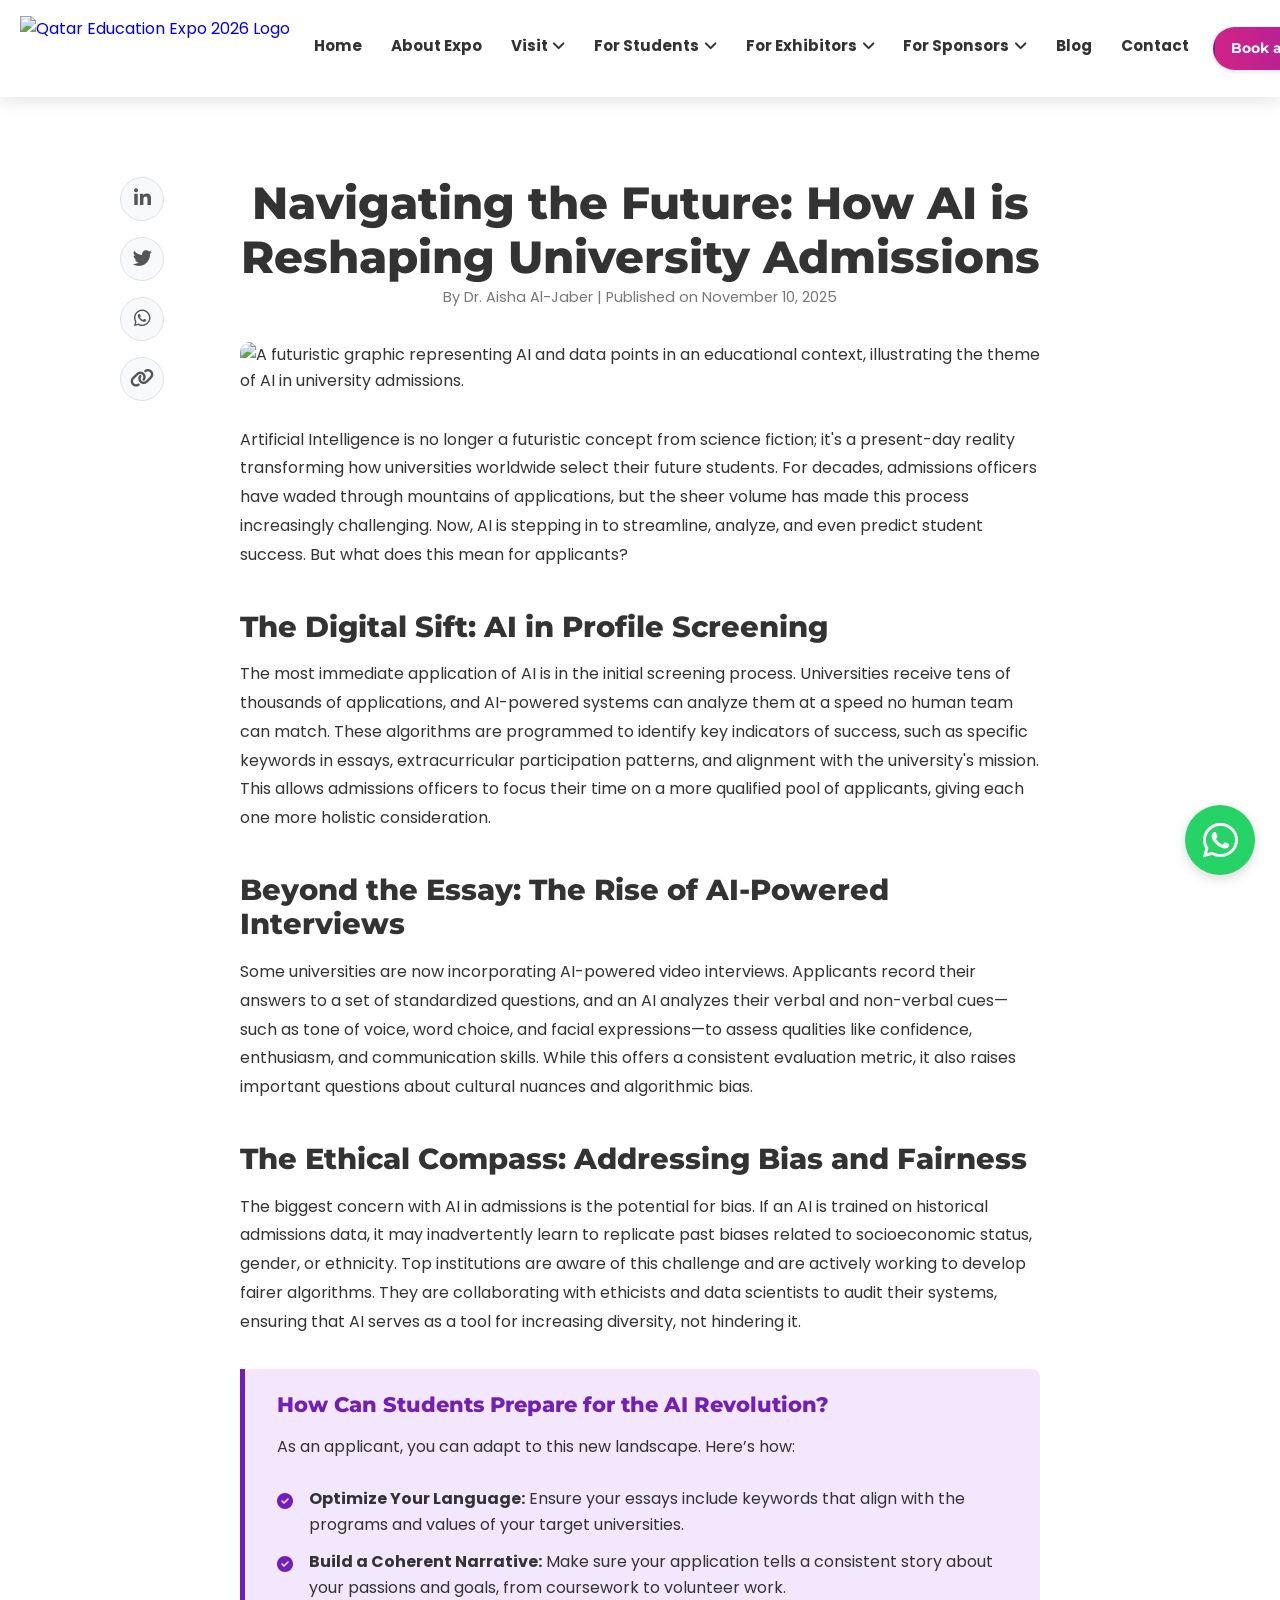
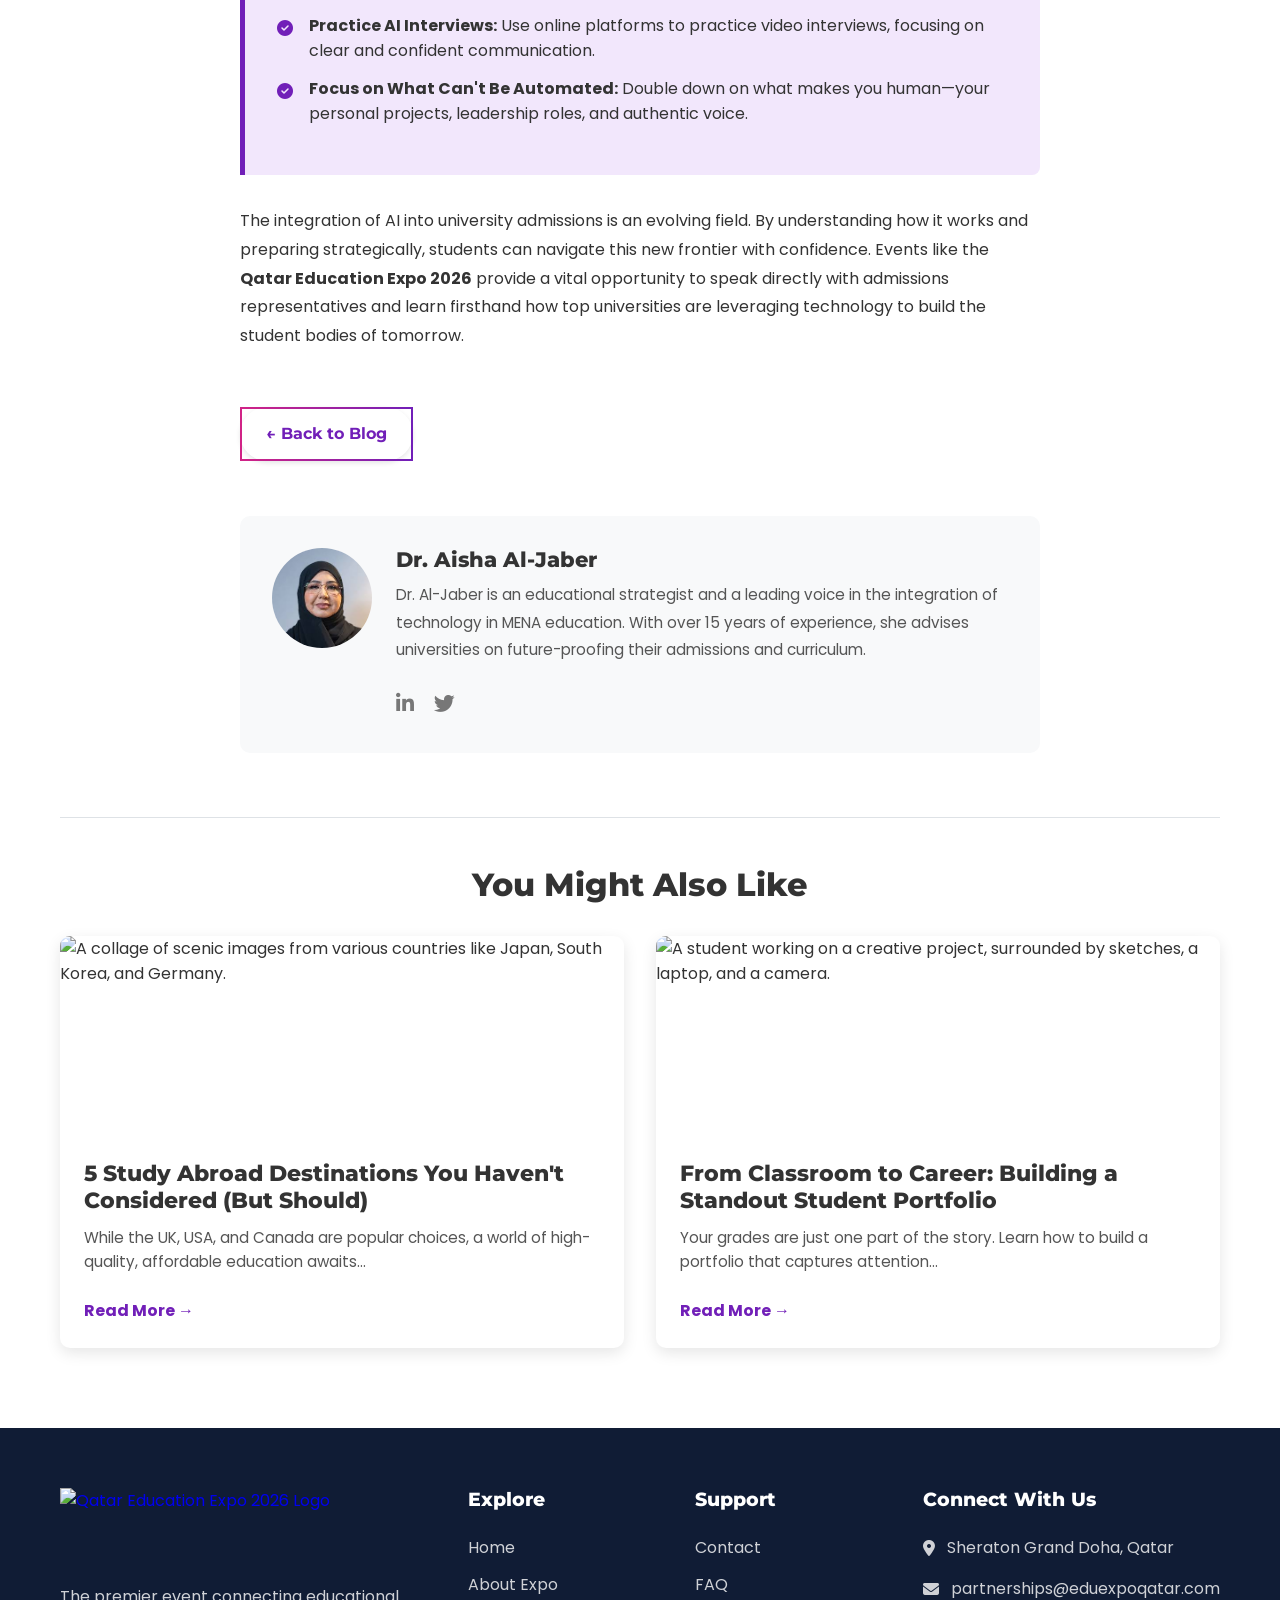
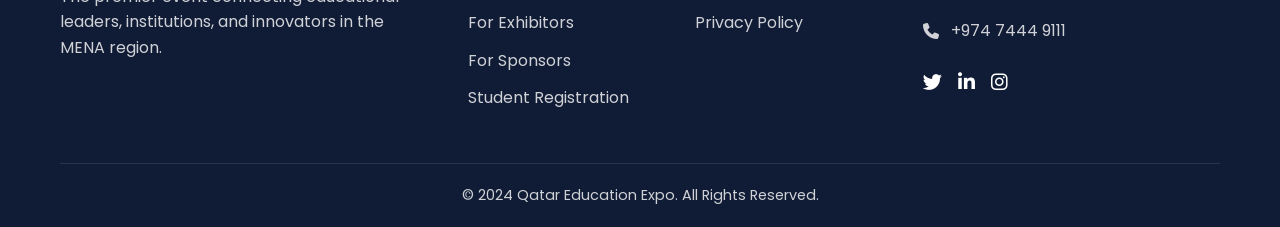
==== blog-post-1.html @ c5a9c0f2 "Updated blog-post-1.html" ====
<!DOCTYPE html>
<html lang="en" dir="ltr">
<head>
<!-- Google tag (gtag.js) -->
<script async src="https://www.googletagmanager.com/gtag/js?id=G-7VMH5W3FET"></script>
<script>
  window.dataLayer = window.dataLayer || [];
  function gtag(){dataLayer.push(arguments);}
  gtag('js', new Date());

  gtag('config', 'G-7VMH5W3FET');
</script>
    <meta charset="UTF-8">
    <meta name="viewport" content="width=device-width, initial-scale=1.0">
    <meta name="description" content="Learn how Artificial Intelligence is transforming the university admissions process, from automated screening to AI-powered interviews, and how students can prepare.">
    <title>How AI is Reshaping University Admissions | Qatar Education Expo Blog</title>
    <link rel="icon" type="image/png" sizes="16x16" href="https://res.cloudinary.com/dj3vhocuf/image/upload/w_16,h_16,c_fit/v1762639402/Untitled_design_-_2025-11-09T033152.664_aerlhr.png">
    <link rel="icon" type="image/png" sizes="32x32" href="https://res.cloudinary.com/dj3vhocuf/image/upload/w_32,h_32,c_fit/v1762639402/Untitled_design_-_2025-11-09T033152.664_aerlhr.png">
    <link rel="apple-touch-icon" sizes="180x180" href="https://res.cloudinary.com/dj3vhocuf/image/upload/w_180,h_180,c_fit/v1762639402/Untitled_design_-_2025-11-09T033152.664_aerlhr.png">
    
    <link rel="canonical" href="https://eduexpoqatar.com/blog-post-1.html" />
    <link rel="alternate" hreflang="ar" href="https://eduexpoqatar.com/blog-post-1-ar.html" />
    <link rel="alternate" hreflang="en" href="https://eduexpoqatar.com/blog-post-1.html" />
    <link rel="alternate" hreflang="x-default" href="https://eduexpoqatar.com/blog-post-1.html" />

    <link rel="stylesheet" href="index.css">
    <link rel="preconnect" href="https://fonts.googleapis.com">
    <link rel="preconnect" href="https://fonts.gstatic.com" crossorigin>
    <link href="https://fonts.googleapis.com/css2?family=Montserrat:wght@400;700;800&family=Poppins:wght@400;700&display=swap" rel="stylesheet">
    <link rel="stylesheet" href="https://cdnjs.cloudflare.com/ajax/libs/font-awesome/6.5.2/css/all.min.css">
    <script type="application/ld+json">
    {
      "@context": "https://schema.org",
      "@type": "BlogPosting",
      "headline": "Navigating the Future: How AI is Reshaping University Admissions",
      "image": "https://ars.els-cdn.com/content/image/1-s2.0-S2666675821001041-gr9.jpg",
      "author": {
        "@type": "Person",
        "name": "Dr. Aisha Al-Jaber"
      },
      "publisher": {
        "@type": "Organization",
        "name": "Qatar Education Expo 2026",
        "logo": {
          "@type": "ImageObject",
          "url": "https://res.cloudinary.com/dj3vhocuf/image/upload/f_auto,q_auto/v1761210698/logo500x250_i8opbv.webp"
        }
      },
      "datePublished": "2025-11-10",
      "mainEntityOfPage": {
        "@type": "WebPage",
        "@id": "https://eduexpoqatar.com/blog-post-1.html"
      }
    }
    </script>
</head>
<body>
    <div class="read-progress-bar"></div>

    <header class="main-header" id="main-header">
        <div class="container">
            <a href="index.html" class="logo"><img src="https://res.cloudinary.com/dj3vhocuf/image/upload/f_auto,q_auto/v1761210698/logo500x250_i8opbv.webp" alt="Qatar Education Expo 2026 Logo"></a>
            <button class="nav-toggle" aria-controls="main-nav" aria-expanded="false" aria-label="Toggle navigation">
                <span class="hamburger-box">
                    <span class="hamburger-inner"></span>
                </span>
            </button>
            <nav id="main-nav">
                 <ul>
                    <li><a href="index.html" class="nav-link">Home</a></li>
                    <li><a href="about.html" class="nav-link">About Expo</a></li>
                    <li class="has-dropdown">
                        <a href="why-attend.html" class="nav-link">Visit <i class="fas fa-angle-down"></i></a>
                        <ul class="dropdown-menu">
                            <li><a href="why-attend.html">Why Attend</a></li>
                            <li><a href="plan-your-trip.html">Plan Your Trip</a></li>
                            <li><a href="school-group-registration.html">School Group Registration</a></li>
                            <li><a href="workshops.html">Agenda</a></li>
                        </ul>
                    </li>
                    <li class="has-dropdown">
                        <a href="student-registration.html" class="nav-link">For Students <i class="fas fa-angle-down"></i></a>
                        <ul class="dropdown-menu">
                            <li><a href="student-registration.html">Student Registration</a></li>
                            <li><a href="career-counselling.html">Career Counselling</a></li>
                            <li><a href="qatar-expo-hackathon.html">Hackathon 2026</a></li>
                        </ul>
                    </li>
                    <li class="has-dropdown">
                        <a href="why-exhibit.html" class="nav-link">For Exhibitors <i class="fas fa-angle-down"></i></a>
                         <ul class="dropdown-menu">
                            <li><a href="why-exhibit.html">Why Exhibit</a></li>
                            <li><a href="booth-features.html">Booth Features</a></li>
                             <li><a href="booth-registration.html">Book Your Booth</a></li>
                        </ul>
                    </li>
                    <li class="has-dropdown">
                        <a href="sponsorship-tiers.html" class="nav-link">For Sponsors <i class="fas fa-angle-down"></i></a>
                         <ul class="dropdown-menu">
                            <li><a href="sponsorship-tiers.html">Sponsorship Tiers</a></li>
                            <li><a href="brand-exposure.html">Brand Exposure</a></li>
                            <li><a href="sponsorship-registration.html">Become a Sponsor</a></li>
                        </ul>
                    </li>
                    <li><a href="blog.html" class="nav-link">Blog</a></li>
                    <li><a href="contact.html" class="nav-link">Contact</a></li>
                </ul>
            </nav>
            <div class="header-ctas">
                <a href="booth-registration.html" class="btn btn-primary btn-sm">Book a Booth</a>
                <a href="sponsorship-registration.html" class="btn btn-primary btn-sm">Sponsor Now</a>
                <div class="lang-switcher">
                    <a href="blog-post-1-ar.html" hreflang="ar" aria-label="Switch to Arabic"><span>العربية</span><img src="https://cdn.jsdelivr.net/gh/lipis/flag-icons@7.0.0/flags/4x3/qa.svg" alt="Qatar Flag" class="lang-flag"></a>
                </div>
            </div>
        </div>
    </header>

    <main>
        <section id="blog-post">
            <div class="container">
                 <div class="blog-post-content">
                    <!-- Sticky Social Share for Desktop -->
                    <div class="social-share-sticky">
                        <a href="https://www.linkedin.com/shareArticle?mini=true&url=https://eduexpoqatar.com/blog-post-1.html" target="_blank" aria-label="Share on LinkedIn"><i class="fab fa-linkedin-in"></i></a>
                        <a href="https://twitter.com/intent/tweet?url=https://eduexpoqatar.com/blog-post-1.html&text=How AI is Reshaping University Admissions" target="_blank" aria-label="Share on Twitter"><i class="fab fa-twitter"></i></a>
                        <a href="https://api.whatsapp.com/send?text=How AI is Reshaping University Admissions https://eduexpoqatar.com/blog-post-1.html" target="_blank" aria-label="Share on WhatsApp"><i class="fab fa-whatsapp"></i></a>
                        <button id="copy-link-button" aria-label="Copy link"><i class="fas fa-link"></i></button>
                    </div>

                    <div class="blog-post-header">
                        <h1>Navigating the Future: How AI is Reshaping University Admissions</h1>
                        <p class="blog-post-meta">By Dr. Aisha Al-Jaber | Published on November 10, 2025</p>
                    </div>
                    <img src="https://ars.els-cdn.com/content/image/1-s2.0-S2666675821001041-gr9.jpg" alt="A futuristic graphic representing AI and data points in an educational context, illustrating the theme of AI in university admissions." class="blog-post-image">
                
                    <p>Artificial Intelligence is no longer a futuristic concept from science fiction; it's a present-day reality transforming how universities worldwide select their future students. For decades, admissions officers have waded through mountains of applications, but the sheer volume has made this process increasingly challenging. Now, AI is stepping in to streamline, analyze, and even predict student success. But what does this mean for applicants?</p>
                    
                    <h2>The Digital Sift: AI in Profile Screening</h2>
                    <p>The most immediate application of AI is in the initial screening process. Universities receive tens of thousands of applications, and AI-powered systems can analyze them at a speed no human team can match. These algorithms are programmed to identify key indicators of success, such as specific keywords in essays, extracurricular participation patterns, and alignment with the university's mission. This allows admissions officers to focus their time on a more qualified pool of applicants, giving each one more holistic consideration.</p>

                    <h2>Beyond the Essay: The Rise of AI-Powered Interviews</h2>
                    <p>Some universities are now incorporating AI-powered video interviews. Applicants record their answers to a set of standardized questions, and an AI analyzes their verbal and non-verbal cues—such as tone of voice, word choice, and facial expressions—to assess qualities like confidence, enthusiasm, and communication skills. While this offers a consistent evaluation metric, it also raises important questions about cultural nuances and algorithmic bias.</p>

                    <h2>The Ethical Compass: Addressing Bias and Fairness</h2>
                    <p>The biggest concern with AI in admissions is the potential for bias. If an AI is trained on historical admissions data, it may inadvertently learn to replicate past biases related to socioeconomic status, gender, or ethnicity. Top institutions are aware of this challenge and are actively working to develop fairer algorithms. They are collaborating with ethicists and data scientists to audit their systems, ensuring that AI serves as a tool for increasing diversity, not hindering it.</p>
                    
                    <div class="key-takeaway">
                        <h3>How Can Students Prepare for the AI Revolution?</h3>
                        <p>As an applicant, you can adapt to this new landscape. Here’s how:</p>
                        <ul>
                            <li><strong>Optimize Your Language:</strong> Ensure your essays include keywords that align with the programs and values of your target universities.</li>
                            <li><strong>Build a Coherent Narrative:</strong> Make sure your application tells a consistent story about your passions and goals, from coursework to volunteer work.</li>
                            <li><strong>Practice AI Interviews:</strong> Use online platforms to practice video interviews, focusing on clear and confident communication.</li>
                            <li><strong>Focus on What Can't Be Automated:</strong> Double down on what makes you human—your personal projects, leadership roles, and authentic voice.</li>
                        </ul>
                    </div>

                    <p>The integration of AI into university admissions is an evolving field. By understanding how it works and preparing strategically, students can navigate this new frontier with confidence. Events like the <strong>Qatar Education Expo 2026</strong> provide a vital opportunity to speak directly with admissions representatives and learn firsthand how top universities are leveraging technology to build the student bodies of tomorrow.</p>

                    <!-- Inline Social Share for Mobile -->
                    <div class="social-share-inline">
                        <h4>Share This Article</h4>
                        <div class="share-buttons">
                            <a href="https://www.linkedin.com/shareArticle?mini=true&url=https://eduexpoqatar.com/blog-post-1.html" target="_blank" aria-label="Share on LinkedIn"><i class="fab fa-linkedin-in"></i></a>
                            <a href="https://twitter.com/intent/tweet?url=https://eduexpoqatar.com/blog-post-1.html&text=How AI is Reshaping University Admissions" target="_blank" aria-label="Share on Twitter"><i class="fab fa-twitter"></i></a>
                            <a href="https://api.whatsapp.com/send?text=How AI is Reshaping University Admissions https://eduexpoqatar.com/blog-post-1.html" target="_blank" aria-label="Share on WhatsApp"><i class="fab fa-whatsapp"></i></a>
                            <button id="copy-link-button-inline" aria-label="Copy link"><i class="fas fa-link"></i></button>
                        </div>
                    </div>

                    <a href="blog.html" class="btn btn-secondary" style="margin-top: 2rem;">← Back to Blog</a>
                
                    <!-- Author Box -->
                    <div class="author-box">
                        <img src="[data-uri]" alt="Headshot of Dr. Aisha Al-Jaber" class="author-box__image">
                        <div class="author-box__info">
                            <h4>Dr. Aisha Al-Jaber</h4>
                            <p class="author-box__bio">Dr. Al-Jaber is an educational strategist and a leading voice in the integration of technology in MENA education. With over 15 years of experience, she advises universities on future-proofing their admissions and curriculum.</p>
                            <div class="author-box__social">
                                <a href="#" target="_blank" aria-label="Dr. Aisha Al-Jaber's LinkedIn profile"><i class="fab fa-linkedin-in"></i></a>
                                <a href="#" target="_blank" aria-label="Dr. Aisha Al-Jaber's Twitter profile"><i class="fab fa-twitter"></i></a>
                            </div>
                        </div>
                    </div>
                </div>

                <!-- Related Articles -->
                <div class="related-articles">
                    <h2>You Might Also Like</h2>
                    <div class="blog-grid">
                        <a href="#" class="article-card">
                            <img src="https://www.shutterstock.com/image-illustration/travel-concept-photographic-composition-famous-260nw-2566735559.jpg" alt="A collage of scenic images from various countries like Japan, South Korea, and Germany." class="article-card__image">
                            <div class="article-card__content">
                                <h3>5 Study Abroad Destinations You Haven't Considered (But Should)</h3>
                                <p class="article-card__excerpt">While the UK, USA, and Canada are popular choices, a world of high-quality, affordable education awaits...</p>
                                <span class="article-card__read-more">Read More &rarr;</span>
                            </div>
                        </a>
                        <a href="#" class="article-card">
                            <img src="https://res.cloudinary.com/dj3vhocuf/image/upload/w_600,q_auto,f_auto/v1762646673/Gemini_Generated_Image_1_b31j51.jpg" alt="A student working on a creative project, surrounded by sketches, a laptop, and a camera." class="article-card__image">
                            <div class="article-card__content">
                                <h3>From Classroom to Career: Building a Standout Student Portfolio</h3>
                                <p class="article-card__excerpt">Your grades are just one part of the story. Learn how to build a portfolio that captures attention...</p>
                                <span class="article-card__read-more">Read More &rarr;</span>
                            </div>
                        </a>
                    </div>
                </div>

            </div>
        </section>
    </main>

    <footer class="main-footer">
        <div class="container">
            <div class="footer-grid">
                <div class="footer-col">
                    <a href="index.html" class="logo"><img src="https://res.cloudinary.com/dj3vhocuf/image/upload/f_auto,q_auto/v1761223357/logo-white_1_pqcaph.webp" alt="Qatar Education Expo 2026 Logo"></a>
                    <p>The premier event connecting educational leaders, institutions, and innovators in the MENA region.</p>
                </div>
                <div class="footer-col">
                    <h3>Explore</h3>
                    <ul class="footer-links">
                        <li><a href="index.html">Home</a></li>
                        <li><a href="about.html">About Expo</a></li>
                        <li><a href="why-exhibit.html">For Exhibitors</a></li>
                        <li><a href="sponsorship-tiers.html">For Sponsors</a></li>
                        <li><a href="student-registration.html">Student Registration</a></li>
                    </ul>
                </div>
                 <div class="footer-col">
                    <h3>Support</h3>
                    <ul class="footer-links">
                        <li><a href="contact.html">Contact</a></li>
                        <li><a href="faq.html">FAQ</a></li>
                        <li><a href="privacy.html">Privacy Policy</a></li>
                    </ul>
                </div>
                <div class="footer-col">
                    <h3>Connect With Us</h3>
                    <ul class="footer-contact-info">
                        <li>
                            <i class="fas fa-map-marker-alt"></i>
                            <span>Sheraton Grand Doha, Qatar</span>
                        </li>
                        <li>
                            <i class="fas fa-envelope"></i>
                            <a href="mailto:partnerships@eduexpoqatar.com">partnerships@eduexpoqatar.com</a>
                        </li>
                        <li>
                            <i class="fas fa-phone"></i>
                            <a href="tel:+97474449111">+974 7444 9111</a>
                        </li>
                    </ul>
                    <div class="social-links">
                        <a href="https://twitter.com/qatarexpo2026" target="_blank" aria-label="Twitter"><i class="fab fa-twitter"></i></a>
                        <a href="https://linkedin.com/company/qatarexpo2026" target="_blank" aria-label="LinkedIn"><i class="fab fa-linkedin-in"></i></a>
                        <a href="https://instagram.com/qatarexpo2026" target="_blank" aria-label="Instagram"><i class="fab fa-instagram"></i></a>
                    </div>
                </div>
            </div>
            <div class="footer-bottom">
                <p>&copy; 2024 Qatar Education Expo. All Rights Reserved.</p>
            </div>
        </div>
    </footer>

    <a href="https://wa.me/97474449111" class="whatsapp-fab" target="_blank" aria-label="Chat on WhatsApp">
        <i class="fab fa-whatsapp"></i>
    </a>
    
    <div id="mobile-sticky-bar">
        <a href="booth-registration.html" class="mobile-cta-btn"><i class="fas fa-chalkboard-user"></i><span>Exhibitor</span></a>
        <a href="sponsorship-registration.html" class="mobile-cta-btn"><i class="fas fa-star"></i><span>Sponsor</span></a>
        <a href="student-registration.html" class="mobile-cta-btn"><i class="fas fa-graduation-cap"></i><span>Student</span></a>
        <a href="speaker-registration.html" class="mobile-cta-btn"><i class="fas fa-microphone-alt"></i><span>Speaker</span></a>
    </div>

    <script type="module" src="index.tsx"></script>
</body>
</html>
---- index.css ----
:root {
    --gradient: linear-gradient(to right, #d12386, #711fb8);
    --primary-font: 'Poppins', sans-serif;
    --heading-font: 'Montserrat', sans-serif;
    --text-color: #333;
    --bg-color: #ffffff;
    --surface-color: #f8f9fa;
    --white: #fff;
    --border-color: #dee2e6;
    --shadow: 0 5px 15px rgba(0,0,0,0.1);

    --status-available: #b2e2d5;
    --status-reserved: #fde293;
    --status-sold: #f7c5d2;
    --status-available-dark: #32816B;
    --status-reserved-dark: #9A7714;
    --status-sold-dark: #9F4D63;
}

* {
    box-sizing: border-box;
    margin: 0;
    padding: 0;
}

html {
    scroll-behavior: smooth;
}

body {
    font-family: var(--primary-font);
    color: var(--text-color);
    background-color: var(--bg-color);
    line-height: 1.6;
    font-size: 16px;
    overflow-x: hidden;
}

.container {
    max-width: 1200px;
    margin: 0 auto;
    padding: 0 20px;
}

h1, h2, h3, h4 {
    font-family: var(--heading-font);
    font-weight: 800;
    line-height: 1.2;
    margin-bottom: 1rem;
}

h1 { font-size: 3rem; color: var(--white); text-shadow: 2px 2px 8px rgba(0,0,0,0.7); }
h2 { font-size: 2.5rem; text-align: center; margin-bottom: 3rem; }
h3 { font-size: 2rem; text-align: center; margin-bottom: 2rem; margin-top: 3rem; }
h4 { font-size: 1.5rem; margin-bottom: 0.5rem; }
p { margin-bottom: 1rem; }

section {
    padding: 80px 0;
}
.bg-surface {
    background-color: var(--surface-color);
}


/* --- Accessibility --- */
:focus-visible {
    outline: 3px solid #711fb8;
    outline-offset: 2px;
    box-shadow: 0 0 0 5px rgba(113, 31, 184, 0.4);
    border-radius: 4px; /* Added for consistency */
}

.btn:focus-visible, .zoom-btn:focus-visible {
    outline-offset: 1px;
}

/* --- Header --- */
.main-header {
    background: var(--white);
    box-shadow: var(--shadow);
    padding: 1rem 0;
    position: sticky;
    top: 0;
    z-index: 1000;
}

.main-header .container {
    display: flex;
    justify-content: space-between;
    align-items: center;
    gap: 1.5rem;
    max-width: 1400px;
}

.logo {
    text-decoration: none;
    display: flex;
    align-items: center;
    flex-shrink: 0;
}
.logo img {
    height: 65px;
    width: auto;
    object-fit: contain;
}
.logo:focus-visible {
    outline-offset: 4px;
}


#main-nav {
    flex: 1;
    display: flex;
    justify-content: center;
}

#main-nav > ul {
    list-style: none;
    display: flex;
    justify-content: center;
    align-items: center;
    gap: 1.8rem;
    flex-wrap: nowrap;
}

.nav-link {
    text-decoration: none;
    color: var(--text-color);
    font-weight: 700;
    transition: color 0.3s;
    font-size: 0.95rem;
    display: flex;
    align-items: center;
    gap: 0.3rem;
    position: relative;
    padding-bottom: 5px;
    white-space: nowrap;
}
.nav-link:hover {
    color: #d12386;
}

.nav-link.active {
    color: #d12386;
}
.nav-link.active::after {
    content: '';
    position: absolute;
    bottom: 0;
    left: 0;
    width: 100%;
    height: 3px;
    background: #d12386;
    border-radius: 2px;
}


.header-ctas {
    display: flex;
    gap: 0.75rem;
    flex-shrink: 0;
    align-items: center;
}


/* Dropdown Menu */
.has-dropdown {
    position: relative;
}

.dropdown-menu {
    display: block;
    position: absolute;
    top: 100%;
    left: 50%;
    transform: translateX(-50%) translateY(10px);
    background: var(--white);
    list-style: none;
    padding: 0.5rem 0;
    margin: 0;
    margin-top: 0.75rem;
    border-radius: 8px;
    box-shadow: var(--shadow);
    min-width: 220px;
    z-index: 1001;
    opacity: 0;
    visibility: hidden;
    transition: opacity 0.3s ease, transform 0.3s ease;
}

.has-dropdown.dropdown-open > .dropdown-menu {
    opacity: 1;
    visibility: visible;
    margin-left: 50%;
    transform: translateX(-50%) translateY(0);
}

.dropdown-menu li {
}

.dropdown-menu a {
    display: block;
    padding: 0.75rem 1.5rem;
    color: var(--text-color);
    text-decoration: none;
    font-weight: 700;
    font-size: 0.95rem;
    transition: background-color 0.2s, color 0.2s;
    white-space: nowrap;
}

.dropdown-menu a:hover {
    background-color: var(--surface-color);
    color: #d12386;
}


/* Mobile Nav Toggle */
.nav-toggle {
    display: none;
    background: none;
    border: none;
    cursor: pointer;
    z-index: 1001;
}
.nav-toggle:focus-visible {
    outline-offset: 4px;
}

.hamburger-box {
    width: 30px;
    height: 24px;
    display: inline-block;
    position: relative;
}

.hamburger-inner {
    display: block;
    top: 50%;
    transform: translateY(-50%);
}

.hamburger-inner,
.hamburger-inner::before,
.hamburger-inner::after {
    width: 30px;
    height: 3px;
    background-color: var(--text-color);
    border-radius: 4px;
    position: absolute;
    transition-property: transform;
    transition-duration: 0.15s;
    transition-timing-function: ease;
}

.hamburger-inner::before,
.hamburger-inner::after {
    content: "";
    display: block;
}

.hamburger-inner::before {
    top: -10px;
}

.hamburger-inner::after {
    bottom: -10px;
}

.main-header.nav-open .hamburger-inner {
    transform: rotate(45deg);
}

.main-header.nav-open .hamburger-inner::before {
    top: 0;
    opacity: 0;
}

.main-header.nav-open .hamburger-inner::after {
    bottom: 0;
    transform: rotate(-90deg);
}

/* Mobile Nav Overlay */
.main-header.nav-open::before {
    content: '';
    position: fixed;
    top: 0;
    left: 0;
    width: 100%;
    height: 100%;
    background: rgba(0, 0, 0, 0.5);
    z-index: 998;
}


/* --- Buttons --- */
.btn {
    display: inline-block;
    padding: 12px 24px;
    border-radius: 50px;
    text-decoration: none;
    font-weight: 700;
    font-family: var(--heading-font);
    text-align: center;
    border: 2px solid transparent;
    cursor: pointer;
    transition: all 0.3s ease;
    box-shadow: 0 2px 5px rgba(0,0,0,0.1);
    position: relative;
    overflow: hidden;
    z-index: 1;
    white-space: nowrap;
}

.btn-primary {
    background: var(--gradient);
    background-size: 200% auto;
    color: var(--white);
}

.btn-primary::after {
    content: '';
    position: absolute;
    top: 0;
    left: -150%;
    width: 120%;
    height: 100%;
    background: linear-gradient(90deg, transparent, rgba(255, 255, 255, 0.4), transparent);
    transform: skewX(-25deg);
    transition: left 0.7s cubic-bezier(0.23, 1, 0.320, 1);
    z-index: 1;
}

.btn-primary:hover {
    background-position: right center;
    transform: translateY(-2px);
    box-shadow: 0 6px 15px rgba(113, 31, 184, 0.4);
}

.btn-primary:hover::after {
    left: 130%;
}

.btn-secondary {
    background: var(--bg-color);
    border: 2px solid;
    border-image-slice: 1;
    border-image-source: var(--gradient);
    color: #711fb8;
}

.btn-secondary:hover {
    background: var(--gradient);
    color: var(--white);
    border-image-source: none; /* Hide border image when background is filled */
    transform: translateY(-2px);
    box-shadow: 0 6px 15px rgba(113, 31, 184, 0.4);
}

.btn-sm {
    padding: 8px 16px;
    font-size: 0.9rem;
}

.btn.disabled, .btn:disabled {
    background: #e9ecef;
    color: #6c757d;
    cursor: not-allowed;
    opacity: 0.7;
    transform: none !important;
    box-shadow: none !important;
    border-color: #dee2e6;
    background-image: none;
}

.btn-outline-light {
    background: transparent;
    border: 2px solid var(--white);
    color: var(--white);
}
.btn-outline-light:hover {
    background: var(--white);
    color: #101c35; /* A dark color for contrast */
}

.btn-whatsapp {
    background-color: #25D366;
    color: var(--white);
    border-color: #25D366;
}
.btn-whatsapp:hover {
    background-color: #128C7E;
    border-color: #128C7E;
    color: var(--white);
    transform: translateY(-2px);
    box-shadow: 0 6px 15px rgba(37, 211, 102, 0.4);
}
.btn-whatsapp i {
    margin-right: 0.5rem;
}

.btn-outline-dark {
    background: transparent;
    border: 2px solid #101c35;
    color: #101c35;
}
.btn-outline-dark:hover {
    background: #101c35;
    color: var(--white);
}


/* --- Hero Section --- */
#hero {
    position: relative;
    color: var(--white);
    padding: 100px 0;
    background-size: cover;
    background-position: center;
    text-align: center;
}

#hero-video {
    position: absolute;
    top: 0;
    left: 0;
    width: 100%;
    height: 100%;
    object-fit: cover;
    z-index: 1;
}

.hero-bg-image {
    display: none;
    position: absolute;
    top: 0;
    left: 0;
    width: 100%;
    height: 100%;
    z-index: 1;
}

.hero-bg-image img {
    width: 100%;
    height: 100%;
    object-fit: cover;
}

#hero::before {
    content: '';
    position: absolute;
    top: 0;
    left: 0;
    width: 100%;
    height: 100%;
    background: rgba(16, 28, 53, 0.7);
    z-index: 2;
}

/* ADDED FOR career-counselling.html hero */
#hero.counselling-hero {
    background-image: url('https://res.cloudinary.com/dj3vhocuf/image/upload/w_1920,q_auto,f_auto/v1762464000/pexels-photo-3184418.webp');
    padding: 80px 0;
}

.hero-content {
    position: relative;
    z-index: 3;
}

.hero-mascot {
    position: absolute;
    bottom: -60px;
    right: 50px;
    width: 300px;
    height: auto;
    z-index: 4;
    pointer-events: none;
     right: 6%;
}

.hero-text {
    max-width: 800px;
    margin: 0 auto;
}

.hero-text p {
    font-size: 1.2rem;
    opacity: 0.9;
    max-width: 90%;
    margin-left: auto;
    margin-right: auto;
}
.cta-group { margin: 2rem 0; display: flex; gap: 1rem; align-items: center; justify-content: center; flex-wrap: wrap; }

.urgency-trigger { margin: 1rem 0; font-size: 1rem; }

/* Countdown Timer */
#countdown-timer {
    display: flex;
    gap: 1rem;
    margin-top: 1.5rem;
    justify-content: center;
}

#countdown-timer h4 {
    background: rgba(255, 255, 255, 0.15);
    padding: 1rem 2rem;
    border-radius: 10px;
    width: 100%;
    text-align: center;
}

.timer-unit {
    background: rgba(255, 255, 255, 0.1);
    border: 1px solid rgba(255, 255, 255, 0.2);
    padding: 1rem;
    border-radius: 10px;
    text-align: center;
    min-width: 90px;
    flex-grow: 1;
    max-width: 120px;
    transition: transform 0.3s ease, box-shadow 0.3s ease;
}

.timer-unit span {
    display: block;
    font-size: 2.5rem;
    font-weight: 700;
    font-family: var(--heading-font);
    line-height: 1;
}

.timer-unit p {
    margin: 0;
    font-size: 0.8rem;
    opacity: 0.9;
    text-transform: uppercase;
    letter-spacing: 1px;
}

.timer-unit.updated {
    animation: pulse-glow 0.6s ease-out;
}

@keyframes pulse-glow {
    0% { transform: scale(1); box-shadow: 0 0 5px rgba(255, 255, 255, 0.2); }
    50% { transform: scale(1.05); box-shadow: 0 0 20px rgba(255, 255, 255, 0.5), inset 0 0 10px rgba(255, 255, 255, 0.2); }
    100% { transform: scale(1); box-shadow: 0 0 5px rgba(255, 255, 255, 0.2); }
}

/* --- Scrolling Banner --- */
.scrolling-banner {
    background: var(--gradient);
    padding: 1rem 0;
    overflow: hidden;
    white-space: nowrap;
    position: relative;
    z-index: 3;
}

.scrolling-text {
    display: inline-block;
    animation: scroll-left 40s linear infinite;
}

.scrolling-text span {
    color: var(--white);
    font-size: 1.2rem;
    font-weight: 700;
    font-family: var(--heading-font);
    text-transform: uppercase;
    padding: 0 2rem;
}

@keyframes scroll-left {
    0% {
        transform: translateX(0);
    }
    100% {
        transform: translateX(-50%);
    }
}


/* --- Page Header --- */
.page-header {
    background: var(--gradient);
    color: var(--white);
    padding: 60px 0;
    text-align: center;
}
.page-header h1 {
    font-size: 2.8rem;
    margin-bottom: 0.5rem;
}
.page-header p {
    font-size: 1.1rem;
    max-width: 700px;
    margin: 0 auto;
    opacity: 0.9;
}
.about-page .page-header p {
    max-width: none;
}


/* --- General Section Styles --- */
.subtitle { text-align: center; font-size: 1.2rem; margin-top: -2rem; margin-bottom: 3rem; max-width: 700px; margin-left: auto; margin-right: auto;}
.section-cta { text-align: center; margin-top: 3rem; }

/* About Expo Section */
#why-qatar, #market-opportunity {
    padding-top: 40px;
}

/* Partners Section */
#home-partners {
    padding: 60px 0;
}
#home-partners h2 {
    margin-bottom: 2rem;
}
.logo-grid {
    display: flex;
    justify-content: space-around;
    align-items: center;
    gap: 2rem;
    flex-wrap: wrap;
}
.logo-item {
    text-align: center;
}
.logo-item img {
    max-width: 100%;
    max-height: 70px;
    object-fit: contain;
    transition: filter 0.3s, opacity 0.3s;
}
.logo-item img:hover {
    filter: grayscale(0%);
    opacity: 1;
}

/* --- Homepage Partner Logo Overrides & Scroller --- */
.logo-scroller {
    max-width: 100%;
    overflow: hidden;
    position: relative;
    -webkit-mask-image: linear-gradient(to right, transparent, white 10%, white 90%, transparent);
    mask-image: linear-gradient(to right, transparent, white 10%, white 90%, transparent);
}

.logo-scroller #home-partners-grid {
    justify-content: flex-start;
    flex-wrap: nowrap;
    width: max-content;
    gap: 4rem;
    animation: scroll-logos 40s linear infinite;
}

.logo-scroller:hover #home-partners-grid {
    animation-play-state: paused;
}

@keyframes scroll-logos {
    from { transform: translateX(0); }
    to { transform: translateX(-50%); }
}

#home-partners .logo-item {
    flex-shrink: 0;
    width: 160px; /* Set a uniform width for all logo containers */
    height: 80px;  /* Set a uniform height for all logo containers */
    display: flex;
    align-items: center;
    justify-content: center;
}

#home-partners .logo-item img {
    max-width: 100%;
    max-height: 100%;
    width: auto;
    height: auto;
    object-fit: contain;
    transition: all 0.3s ease;
}

#home-partners .logo-item a:hover img,
#home-partners .logo-item a:focus-visible img,
#home-partners .logo-item img:hover { /* Added for non-link logos */
    filter: grayscale(0%);
    opacity: 1;
    transform: scale(1.1);
}

/* --- Sheraton Logo Size Override --- */
#home-partners .logo-item .sheraton-logo {
    transform: scale(1.4);
}
#home-partners .logo-item .sheraton-logo:hover {
    transform: scale(1.5);
}



/* Market Opportunity Section */
.market-opportunity-grid {
    display: grid;
    grid-template-columns: repeat(auto-fit, minmax(200px, 1fr));
    gap: 1.5rem;
    margin-bottom: 2rem;
}
.stat-card {
    background: var(--white);
    padding: 2rem;
    border-radius: 10px;
    text-align: center;
    box-shadow: var(--shadow);
}
.stat-card i {
    font-size: 2.5rem;
    margin-bottom: 1rem;
    background: var(--gradient);
    -webkit-background-clip: text;
    -webkit-text-fill-color: transparent;
}
.stat-card h4 { font-size: 2rem; margin-bottom: 0.5rem; }
.stat-card p { margin: 0; font-size: 0.9rem; }

/* Why Qatar Section */
#why-qatar { background-color: transparent; }
.why-qatar-content { display: grid; grid-template-columns: 1fr 1fr; gap: 3rem; align-items: center; }
.why-qatar-text ul { list-style: none; padding: 0; }
.why-qatar-text li {
    font-size: 1.1rem;
    padding-left: 2.5rem;
    position: relative;
    margin-bottom: 1.5rem;
}
.why-qatar-text li::before {
    content: '\f058';
    font-family: 'Font Awesome 6 Free';
    font-weight: 900;
    position: absolute;
    left: 0;
    top: 0;
    font-size: 1.5rem;
    background: var(--gradient);
    -webkit-background-clip: text;
    -webkit-text-fill-color: transparent;
}
.why-qatar-image img, .why-qatar-image picture { width: 100%; border-radius: 10px; box-shadow: var(--shadow); display: block; }
.why-qatar-image img {width: 100%;}


/* Exhibitor Benefits Section */
.benefits-grid { display: grid; grid-template-columns: repeat(auto-fit, minmax(250px, 1fr)); gap: 2rem; }
.benefit-card {
    background: var(--white);
    padding: 2.2rem 2rem;
    border-radius: 10px;
    box-shadow: var(--shadow);
    text-align: center;
    transition: transform 0.3s, box-shadow 0.3s;
    display: flex;
    flex-direction: column;
}
.benefit-card:hover { transform: translateY(-10px); }
.benefit-card i {
    font-size: 3rem;
    margin-bottom: 1.2rem;
    background: var(--gradient);
    -webkit-background-clip: text;
    -webkit-text-fill-color: transparent;
    background-clip: text;
    color: transparent;
}
.benefit-card h3 {
    font-size: 1.2rem;
    display: flex;
    align-items: center;
    justify-content: center;
    margin: 0 0 1rem;
    white-space: nowrap;
}
.benefit-card p { font-size: 0.95rem; margin-bottom: 0; }

/* Who Is Attending Section */
#who-is-attending { 
    background: var(--gradient); 
    color: var(--white); 
}
#who-is-attending h2 { 
    color: var(--white); 
}
#who-is-attending .subtitle {
    color: rgba(255, 255, 255, 0.9);
}

/* Increase container width to make cards larger */
#who-is-attending .container {
    max-width: 1400px;
}

/* --- NEW Impact Stats Section (Redesigned) --- */
.impact-grid {
    display: grid;
    grid-template-columns: repeat(6, 1fr);
    gap: 1rem;
    margin-top: 3rem;
}

.impact-card {
    position: relative;
    aspect-ratio: 202 / 227;
    border-radius: 16px;
    overflow: hidden;
    display: flex;
    flex-direction: column;
    justify-content: flex-end;
    padding: 1.2rem;
    color: var(--white);
    background-size: cover;
    background-position: center;
    transition: transform 0.3s ease, box-shadow 0.3s ease;
    box-shadow: 0 4px 10px rgba(0,0,0,0.1);
}

.impact-card:hover {
    transform: translateY(-10px);
    box-shadow: 0 10px 25px rgba(0,0,0,0.2);
}

.impact-card::before {
    content: '';
    position: absolute;
    top: 0;
    left: 0;
    right: 0;
    bottom: 0;
    background: linear-gradient(180deg, rgba(25, 38, 65, 0) 20%, rgba(25, 38, 65, 0.9) 80%, #192641 100%);
    z-index: 1;
}

.impact-number,
.impact-label {
    position: relative;
    z-index: 2;
    margin: 0;
    text-align: left;
}

.impact-number {
    font-size: 2.5rem;
    font-weight: 700;
    font-family: var(--heading-font);
    line-height: 1.1;
    /* Animation styles */
    opacity: 0;
    transform: translateY(20px);
    transition: opacity 0.6s ease-out, transform 0.6s ease-out;
}

#who-is-attending.is-visible .impact-number {
    opacity: 1;
    transform: translateY(0);
}
/* Stagger the animation */
#who-is-attending.is-visible .impact-card:nth-child(2) .impact-number { transition-delay: 0.1s; }
#who-is-attending.is-visible .impact-card:nth-child(3) .impact-number { transition-delay: 0.2s; }
#who-is-attending.is-visible .impact-card:nth-child(4) .impact-number { transition-delay: 0.3s; }
#who-is-attending.is-visible .impact-card:nth-child(5) .impact-number { transition-delay: 0.4s; }
#who-is-attending.is-visible .impact-card:nth-child(6) .impact-number { transition-delay: 0.5s; }


.impact-label {
    font-size: 0.9rem;
    font-weight: 400;
    opacity: 0.9;
    margin-top: 0.25rem;
}


/* Decision Makers Section */
.decision-makers-layout {
    display: grid;
    grid-template-columns: 1fr 1.5fr;
    gap: 3rem;
    align-items: center;
}
.decision-makers-stats .stat-group {
    display: flex;
    align-items: center;
    gap: 1rem;
    margin-bottom: 1.5rem;
    padding: 1rem;
    border-radius: 10px;
    background: var(--white);
    box-shadow: var(--shadow);
}
.decision-makers-stats .stat-group span {
    font-size: 2.5rem;
    font-weight: 800;
    background: var(--gradient);
    -webkit-background-clip: text;
    -webkit-text-fill-color: transparent;
    line-height: 1;
}
.decision-makers-stats .stat-group p { margin: 0; line-height: 1.4; }
.decision-makers-chart .chart-item { margin-bottom: 1rem; }
.decision-makers-chart .chart-label { display: block; margin-bottom: 0.5rem; font-weight: 700; }
.chart-bar-container { background: #e9ecef; border-radius: 50px; }
.chart-bar {
    background: var(--gradient);
    padding: 0.5rem 1rem;
    border-radius: 50px;
    color: var(--white);
    text-align: right;
    font-weight: 700;
    font-size: 0.9rem;
}

/* --- Keynote Speakers Section --- */
.speakers-grid {
    display: grid;
    grid-template-columns: repeat(auto-fit, minmax(280px, 1fr));
    gap: 2rem;
}
.speaker-card {
    background: var(--white);
    padding: 1.5rem;
    border-radius: 15px;
    box-shadow: var(--shadow);
    text-align: center;
    position: relative;
    transition: transform 0.3s, box-shadow 0.3s;
    display: flex;
    flex-direction: column;
}
.speaker-card:hover {
    transform: translateY(-10px);
    box-shadow: 0 10px 25px rgba(0,0,0,0.15);
}
.speaker-info {
    flex-grow: 1;
}
.speaker-photo {
    width: 120px;
    height: 120px;
    border-radius: 50%;
    object-fit: cover;
    margin: 0 auto 1.5rem;
    border: 4px solid var(--white);
    box-shadow: 0 5px 15px rgba(0,0,0,0.1);
}
.speaker-card h4 {
    font-size: 1.2rem;
    margin-bottom: 0.25rem;
    font-weight: 700;
    color: var(--text-color);
}
.speaker-title {
    font-weight: 700;
    font-size: 1rem;
    background: var(--gradient);
    -webkit-background-clip: text;
    -webkit-text-fill-color: transparent;
    margin-bottom: 0.5rem;
}
.speaker-org {
    color: #666;
    font-size: 0.9rem;
    margin-bottom: 1.5rem;
}
.speaker-tag {
    display: inline-block;
    background-color: #f2e7fc;
    color: #711fb8;
    padding: 6px 15px;
    border-radius: 50px;
    font-size: 0.8rem;
    font-weight: 700;
}
.speaker-linkedin {
    position: absolute;
    top: 15px;
    right: 15px;
    width: 30px;
    height: 30px;
    background-color: #e9ecef;
    border-radius: 50%;
    display: flex;
    align-items: center;
    justify-content: center;
    color: #6c757d;
    text-decoration: none;
    font-size: 0.9rem;
    transition: all 0.3s;
}
.speaker-linkedin:hover {
    background-color: #0077b5;
    color: var(--white);
}


/* --- Testimonials Section --- */
#testimonials {
    background-color: var(--surface-color);
}
#testimonials .container {
    position: relative;
}
.testimonials-grid {
    display: grid;
    grid-template-columns: repeat(auto-fit, minmax(320px, 1fr));
    gap: 2rem;
}
.testimonial-card {
    background: var(--white);
    padding: 2.5rem 2rem;
    border-radius: 10px;
    box-shadow: var(--shadow);
    display: flex;
    flex-direction: column;
}
.testimonial-card i.fa-quote-left {
    font-size: 2rem;
    background: var(--gradient);
    -webkit-background-clip: text;
    -webkit-text-fill-color: transparent;
    margin-bottom: 1rem;
}
.testimonial-card blockquote {
    font-style: italic;
    color: #555;
    margin: 0 0 1.5rem;
    border-left: 3px solid #d12386;
    padding-left: 1.5rem;
    flex-grow: 1;
}
.testimonial-author {
    display: flex;
    align-items: center;
    gap: 1rem;
    margin-top: auto;
    padding-top: 1.5rem;
    border-top: 1px solid var(--border-color);
}
.testimonial-author img {
    width: 80px;
    height: 80px;
    border-radius: 50%;
    object-fit: cover;
}
.testimonial-author strong {
    display: block;
    font-size: 1rem;
}
.testimonial-author span {
    font-size: 0.85rem;
    color: #777;
}

.testimonial-author > div {
    display: flex;
    flex-direction: column;
    justify-content: center;
    min-height: 60px;
}
.testimonials-mascot {
    position: absolute;
    width: 200px;
    height: auto;
    top: -45px;
    z-index: 5;
    pointer-events: none;
}


/* --- Sponsorship & Booths (Redesigned) --- */
.gradient-headline { background: var(--gradient); color: var(--white); padding: 0.5rem 2rem; border-radius: 50px; display: inline-block; font-size: 1.8rem; margin: 0 auto 1.5rem;}
#booth-packages { background-color: var(--surface-color); }

.packages-grid {
    display: grid;
    grid-template-columns: repeat(4, 1fr);
    gap: 2rem;
    justify-content: center;
    align-items: stretch; /* Make cards same height */
}

.package-card {
    background: var(--white);
    border-radius: 15px;
    box-shadow: var(--shadow);
    display: flex;
    flex-direction: column;
    transition: transform 0.3s, box-shadow 0.3s;
    position: relative;
    border: 1px solid var(--border-color);
    overflow: hidden;
}

.package-card:hover { 
    transform: translateY(-10px); 
    box-shadow: 0 10px 30px rgba(0,0,0,0.15); 
}

.package-card.popular, .package-card.best-visibility {
    border: 2px solid #711fb8;
}
@media (min-width: 1025px) {
    .package-card.popular:hover {
        transform: translateY(-10px) scale(1.03);
    }
}

.popular-badge {
    position: absolute;
    top: 20px;
    right: -45px;
    background: var(--gradient);
    color: var(--white);
    padding: 8px 40px;
    font-size: 0.8rem;
    font-weight: 700;
    transform: rotate(45deg);
    box-shadow: 0 2px 5px rgba(0,0,0,0.2);
}

.package-card__header {
    padding: 2rem 1.5rem;
    text-align: center;
    border-bottom: 1px solid var(--border-color);
    background-color: #fdfcff;
}
.package-card__header i {
    font-size: 2.5rem;
    margin-bottom: 1rem;
    background: var(--gradient);
    -webkit-background-clip: text;
    -webkit-text-fill-color: transparent;
}
.package-card__header h3 {
    font-size: 1.5rem;
    margin: 0 0 0.5rem;
    font-weight: 800;
}
.package-card__size {
    font-size: 1rem;
    font-weight: 700;
    color: #555;
    margin: 0;
}

.package-card__body {
    padding: 1.5rem;
    display: flex;
    flex-direction: column;
    flex-grow: 1;
}

.package-card__features {
    list-style: none;
    padding: 0;
    margin: 0 0 2rem;
    flex-grow: 1;
}
.package-card__features li {
    display: flex;
    align-items: flex-start;
    gap: 0.75rem;
    margin-bottom: 1rem;
    font-size: 0.95rem;
    line-height: 1.5;
    color: #444;
}
.package-card__features li i {
    color: #d12386;
    margin-top: 4px;
}

.package-card .btn {
    margin-top: auto;
    width: 100%;
}

.urgency-cta-section {
    margin-top: 16rem;
    padding: 2.5rem;
    background: linear-gradient(rgba(255,255,255,0.9), rgba(255,255,255,0.9)), url('https://images.pexels.com/photos/2608517/pexels-photo-2608517.jpeg?auto=compress&cs=tinysrgb&w=1260&h=750&dpr=2&fm=webp') center/cover;
    border-radius: 15px;
    box-shadow: var(--shadow);
    text-align: center;
    border: 1px solid var(--border-color);
    position: relative;
    overflow: visible;
}
.urgency-cta-section h3 {
    font-size: 2rem;
    margin-top: 0;
    margin-bottom: 1rem;
}
.urgency-cta-section h3 i {
    color: #d12386;
    margin-right: 0.5rem;
}
.urgency-cta-section p {
    max-width: 600px;
    margin: 0 auto 1rem;
    font-size: 1.1rem;
}

.urgency-cta-section .countdown-label {
    margin-top: 1.5rem;
    margin-bottom: 0.5rem;
    font-size: 1rem;
    font-weight: 700;
    color: var(--text-color);
}

#early-bird-countdown {
    display: flex;
    gap: 1rem;
    justify-content: center;
    margin: 0.5rem auto 0;
    max-width: 450px;
}
#early-bird-countdown .timer-unit {
    background: rgba(0,0,0,0.05);
    border: 1px solid rgba(0,0,0,0.1);
    padding: 1rem;
    border-radius: 10px;
    text-align: center;
    min-width: 80px;
    flex-grow: 1;
}
#early-bird-countdown .timer-unit span {
    display: block;
    font-size: 2rem;
    font-weight: 700;
    font-family: var(--heading-font);
    line-height: 1;
    color: #711fb8;
}
#early-bird-countdown .timer-unit p {
    margin: 0;
    font-size: 0.75rem;
    opacity: 0.8;
    text-transform: uppercase;
    letter-spacing: 1px;
    color: var(--text-color);
}
#early-bird-countdown h4 {
    color: var(--text-color);
    text-align: center;
    width: 100%;
}

.prime-booth-counter {
    margin: 1.5rem 0 0;
    font-weight: 700;
    font-size: 1.1rem;
}
.prime-booth-counter p {
    margin: 0;
}
.prime-booth-counter span {
    background: var(--gradient);
    -webkit-background-clip: text;
    -webkit-text-fill-color: transparent;
    font-size: 1.5rem;
    vertical-align: middle;
}

.urgency-cta-section .btn {
    margin-top: 2rem;
}


/* --- Sponsorship Tiers (NEW V3 Styles) --- */
#sponsorship-details h2, #sponsorship-details h3,
#exclusive-branding h2, #exclusive-branding h3 {
    text-align: left;
}
#sponsorship-details .subtitle,
#exclusive-branding .subtitle {
    text-align: left;
    margin-left: 0;
}

.tiers-grid {
    display: grid;
    grid-template-columns: repeat(auto-fit, minmax(340px, 1fr));
    gap: 2rem;
    align-items: stretch; /* crucial for equal height cards */
    justify-content: center;
}
.tier-card {
    background: var(--white);
    border-radius: 15px;
    box-shadow: 0 4px 6px rgba(0,0,0,0.05), 0 10px 20px rgba(0,0,0,0.05);
    display: flex;
    flex-direction: column;
    border: 1px solid var(--border-color);
    overflow: hidden;
    transition: transform 0.3s ease, box-shadow 0.3s ease;
}
.tier-card:hover {
    transform: translateY(-8px);
    box-shadow: 0 8px 15px rgba(0,0,0,0.07), 0 15px 30px rgba(0,0,0,0.07);
}

.tier-header {
    padding: 2rem;
    color: var(--white);
}
.tier-card.platinum .tier-header { background: #101c35; }
.tier-card.gold .tier-header { background: #ffc107; color: var(--text-color); }
.tier-card.startup .tier-header { background: var(--gradient); }

.tier-header h3 {
    font-size: 1.8rem;
    color: inherit;
    margin-bottom: 0.25rem;
    text-align: left;
}
.tier-subtitle {
    font-weight: 700;
    opacity: 0.9;
    margin: 0;
}
.tier-body {
    padding: 1.5rem 2rem;
    flex-grow: 1; 
    display: flex;
    flex-direction: column;
}
.tier-description {
    margin-bottom: 1.5rem;
    color: #444;
}
.tier-card h4 {
    font-size: 1.1rem;
    font-weight: 700;
    margin-bottom: 1rem;
    text-align: left;
}
.tier-benefits {
    list-style: none;
    padding: 0;
    margin: 0 0 1.5rem;
    flex-grow: 1; /* Make the list grow to push footer down */
}
.tier-benefits li {
    padding-left: 2rem;
    position: relative;
    margin-bottom: 0.75rem;
    font-size: 0.95rem;
}
.tier-benefits li::before {
    content: '\f00c';
    font-family: 'Font Awesome 6 Free';
    font-weight: 900;
    position: absolute;
    left: 0;
    top: 4px;
    color: #d12386;
}
/* A simple way to create columns with CSS */
.tier-benefits.two-column-list {
    display: grid;
    grid-template-columns: 1fr 1fr;
    gap: 0.75rem 1.5rem;
}
.tier-benefits.two-column-list li {
    margin-bottom: 0; /* Remove bottom margin for grid items */
}
.tier-footer {
    padding: 0 2rem 2rem;
    margin-top: auto; /* Pushes footer to the bottom */
}
.tier-footer .btn {
    width: 100%;
}

.sponsorship-addons-grid {
    display: grid;
    grid-template-columns: repeat(auto-fit, minmax(250px, 1fr));
    gap: 2rem;
    margin-top: 2rem;
}
.sponsorship-addons-grid .a-la-carte-card {
    background: var(--surface-color);
    padding: 2.5rem 2rem;
    border-radius: 15px;
    text-align: center;
    transition: transform 0.3s, box-shadow 0.3s;
    border: 1px solid transparent;
}
.sponsorship-addons-grid .a-la-carte-card:hover {
    transform: translateY(-8px);
    box-shadow: var(--shadow);
    background: var(--white);
    border-color: var(--border-color);
}
.sponsorship-addons-grid .a-la-carte-card i {
    font-size: 3rem;
    background: var(--gradient);
    -webkit-background-clip: text;
    -webkit-text-fill-color: transparent;
    margin-bottom: 1.5rem;
}
.sponsorship-addons-grid .a-la-carte-card h4 {
    font-size: 1.3rem;
    margin-bottom: 0.5rem;
    text-align: center;
}
.sponsorship-addons-grid .a-la-carte-card p {
    font-size: 0.95rem;
    color: #555;
    margin-bottom: 0;
}


/* --- NEW Sponsorship Page V2 Styles --- */
/* Sponsorship Intro Section */
#sponsorship-intro .market-opportunity-grid {
    grid-template-columns: repeat(auto-fit, minmax(220px, 1fr));
}
#sponsorship-intro .stat-card {
    background: var(--surface-color);
}
#sponsorship-intro h2 {
    text-align: left;
}
#sponsorship-intro .subtitle {
    text-align: left;
    margin-left: 0;
}

/* Sponsor FAQ */
#sponsor-faq h2 {
    text-align: left;
    margin-bottom: 1rem;
}
#sponsor-faq .faq-accordion {
    max-width: 100%;
    margin-left: 0;
    margin-right: 0;
    margin-top: 2rem;
}

/* Final CTA Section */
#final-cta {
    background: var(--gradient);
    color: var(--white);
}
#final-cta h2, #final-cta p {
    color: var(--white);
    text-align: center;
}
#final-cta .cta-group {
    margin-top: 2.5rem;
}
#final-cta h2 {
    font-size: 2.5rem;
}


/* --- 3 Ways to Join Section --- */
#three-ways-to-join { background-color: var(--white); }
.ways-to-join-grid { 
    display: grid; 
    grid-template-columns: repeat(auto-fit, minmax(300px, 1fr)); 
    gap: 2rem; 
    align-items: stretch;
}
.way-card {
    border-radius: 10px;
    box-shadow: 0 8px 25px rgba(184, 43, 144, 0.15);
    text-align: center;
    display: flex;
    flex-direction: column;
    transition: transform 0.3s, box-shadow 0.3s;
    position: relative;
    background: var(--white);
    overflow: hidden;
    border: 2px solid black;
}
.way-card:hover {
    transform: translateY(-8px);
    box-shadow: 0 12px 35px rgba(113, 31, 184, 0.25);
}
.way-card img, .way-card picture { 
    width: 100%; 
    height: 220px;
    display: block;
}
.way-card img {
    object-fit: cover;
    width: 100%;
    height: 100%;
}
.way-card-content {
    padding: 1.5rem;
    display: flex;
    flex-direction: column;
    flex-grow: 1;
}
.way-card-content h3 {
    margin: 0 0 0.5rem; 
    font-size: 1.6rem;
}
.way-card-content p {
    padding: 0;
    margin: 0 0 1.5rem;
    flex-grow: 1;
    color: #555;
}
.way-card-cta {
    margin-top: auto;
}
.way-card .btn {
    width: 80%;
    margin: 0 auto;
}

/* Styles for differentiated cards */
.way-card--speak {
}

@media (min-width: 992px) {
    .ways-to-join-grid {
        align-items: center; /* Center items vertically for scale effect */
    }
    .way-card--speak {
        transform: scale(1.05);
        z-index: 5;
    }
    .way-card--speak:hover {
        transform: scale(1.08) translateY(-8px);
    }
}

.way-card-badge {
    position: absolute;
    top: 15px;
    right: -40px;
    background: var(--gradient);
    color: var(--white);
    padding: 6px 40px;
    font-size: 0.8rem;
    font-weight: 700;
    transform: rotate(45deg);
    box-shadow: 0 2px 5px rgba(0,0,0,0.2);
    z-index: 2;
}

.way-card--sponsor {
    background: linear-gradient(135deg, #d12386, #711fb8);
    color: var(--white);
    box-shadow: 0 8px 25px rgba(113, 31, 184, 0.25);
}

.way-card--sponsor:hover {
    box-shadow: 0 12px 35px rgba(113, 31, 184, 0.35);
}

.way-card--sponsor .way-card-content h3 {
    color: var(--white);
}

.way-card--sponsor .way-card-content p {
    color: rgba(255, 255, 255, 0.8);
}

/* Unified button style for the "3 Ways to Join" section */
#three-ways-to-join .way-card .btn {
    background: #101c35;
    color: white;
    border-color: #fff;
    transition: background-color 0.3s, color 0.3s;
}

#three-ways-to-join .way-card .btn:hover {
    background-color: white;
    color: black;
}


/* --- Who Should Exhibit Section --- */
#who-should-exhibit .container {
    position: relative;
}
.exhibit-mascot {
    position: absolute;
    width: 180px;
    height: auto;
    top: -50px;
    right: 9%;
    z-index: 5;
    pointer-events: none;
}
.exhibitor-types-grid {
    display: grid;
    grid-template-columns: repeat(3, 1fr);
    gap: 1.5rem;
    max-width: 900px;
    margin: 0 auto;
}
.exhibitor-type-card {
    background: var(--white);
    border: 1px solid var(--border-color);
    padding: 2rem 1rem;
    border-radius: 10px;
    text-align: center;
    font-weight: 700;
    box-shadow: 0 2px 8px rgba(0,0,0,0.05);
}
.exhibitor-type-card i {
    font-size: 2.5rem;
    margin-bottom: 1rem;
    background: var(--gradient);
    -webkit-background-clip: text;
    -webkit-text-fill-color: transparent;
}
.exhibitor-type-card p {
    margin: 0;
    font-size: 1rem;
}

/* --- Lead Capture Section --- */
.lead-capture-grid {
    display: grid;
    grid-template-columns: 1fr 1fr;
    gap: 4rem;
    align-items: center;
}
.lead-capture-text h2, .lead-capture-text h3 {
    text-align: left;
}
.lead-capture-text h2 {
    font-size: 2.5rem;
    font-weight: 800;
    margin-bottom: 0.5rem;
}
.lead-capture-text h3 {
    font-size: 1.8rem;
    margin-bottom: 1.5rem;
    background: var(--gradient);
    -webkit-background-clip: text;
    -webkit-text-fill-color: transparent;
}
.lead-capture-features {
    list-style: none;
    padding: 0;
    margin: 2rem 0;
}
.lead-capture-features li {
    display: flex;
    align-items: flex-start;
    gap: 0.75rem;
    margin-bottom: 1rem;
    font-size: 1.1rem;
}
.lead-capture-features i {
    background: var(--gradient);
    -webkit-background-clip: text;
    -webkit-text-fill-color: transparent;
    font-size: 1.3rem;
    margin-top: 4px;
}
.lead-capture-image img {
    width: 100%;
    border-radius: 15px;
    box-shadow: var(--shadow);
    padding: 1rem;
    background: var(--white);
    border: 1px solid var(--border-color);
}


/* --- General Form Styles --- */
.form-row {
    display: grid;
    grid-template-columns: 1fr 1fr;
    gap: 1.5rem;
    align-items: start;
}
.form-group {
    margin-bottom: 1.5rem;
    position: relative;
}

label {
    display: block;
    font-weight: 700;
    margin-bottom: 0.5rem;
    font-size: 0.9rem;
}

input[type="text"],
input[type="email"],
input[type="tel"],
input[type="date"],
input[type="number"],
textarea,
select {
    width: 100%;
    padding: 12px 15px;
    border-radius: 8px;
    border: 1px solid var(--border-color);
    font-family: var(--primary-font);
    font-size: 1rem;
    transition: border-color 0.3s, box-shadow 0.3s;
}

input[type="text"]:focus,
input[type="email"]:focus,
input[type="tel"]:focus,
input[type="date"]:focus,
input[type="number"]:focus,
textarea:focus,
select:focus {
    outline: none;
    border-color: #711fb8;
    box-shadow: 0 0 0 3px rgba(113, 31, 184, 0.2);
}

input.invalid,
select.invalid,
textarea.invalid {
    border-color: #e74c3c;
}

.error-message {
    color: #e74c3c;
    font-size: 0.85rem;
    font-weight: 600;
    margin-top: 5px;
    display: none;
}

.form-group-consent {
    display: flex;
    align-items: flex-start;
    gap: 0.75rem;
    margin-bottom: 1.5rem;
}
.form-group-consent input[type="checkbox"] {
    margin-top: 5px;
    width: auto;
    flex-shrink: 0;
}
.form-group-consent label {
    font-weight: normal;
    font-size: 0.85rem;
    margin-bottom: 0;
}

/* Student Registration Form - Areas of Interest */
.interest-checkbox-group {
    display: grid;
    grid-template-columns: repeat(auto-fit, minmax(280px, 1fr));
    gap: 0.5rem 1.5rem;
}

.interest-checkbox-item {
    display: flex;
    align-items: center;
    gap: 0.75rem;
}

.interest-checkbox-item input[type="checkbox"] {
    width: auto;
    margin-top: 0;
    flex-shrink: 0;
}

.interest-checkbox-item label {
    font-weight: normal;
    font-size: 0.95rem;
    margin: 0;
}


/* --- Contact Page Styles (New) --- */
#contact-methods {
    padding-bottom: 40px;
}

.contact-cards-grid {
    display: grid;
    grid-template-columns: repeat(auto-fit, minmax(300px, 1fr));
    gap: 2rem;
    margin-top: 2rem;
}

.contact-card {
    background: var(--white);
    padding: 2.5rem 2rem;
    border-radius: 15px;
    text-align: center;
    box-shadow: var(--shadow);
    border: 1px solid var(--border-color);
    transition: transform 0.3s, box-shadow 0.3s;
    display: flex;
    flex-direction: column;
    align-items: center;
}

.contact-card:hover {
    transform: translateY(-8px);
    box-shadow: 0 10px 25px rgba(0,0,0,0.1);
}

.contact-card i {
    font-size: 2.5rem;
    margin-bottom: 1.5rem;
    background: var(--gradient);
    -webkit-background-clip: text;
    -webkit-text-fill-color: transparent;
}

.contact-card h4 {
    font-size: 1.3rem;
    margin-bottom: 0.75rem;
}

.contact-card p {
    font-size: 0.95rem;
    color: #555;
    margin-bottom: 1.5rem;
    flex-grow: 1; /* Makes p take up space to align buttons */
}

.content-card .btn-primary {
    margin-top: 2rem;
}


.contact-card .btn {
    margin-top: auto;
    width: 80%;
}

a.contact-email {
    margin-top: auto;
    font-weight: 700;
    color: var(--text-color);
    text-decoration: none;
    transition: color 0.3s;
    word-break: break-word;
}

a.contact-email:hover {
    color: #d12386;
    text-decoration: underline;
}

.contact-form-wrapper {
    background: var(--white);
    padding: 3rem;
    border-radius: 15px;
    box-shadow: var(--shadow);
    border: 1px solid var(--border-color);
}

#contact-page-form-section h2, #contact-page-form-section .subtitle {
    text-align: center;
}

#contact-form {
    text-align: left;
}

#form-success-message {
    text-align: center;
    padding: 2rem;
    border: 1px solid #b2e2d5;
    background-color: #f0f9f8;
    border-radius: 10px;
}
#form-success-message h3 {
    text-align: center;
}

/* --- Content Grid for generic pages (like career counselling) --- */
.content-grid {
    display: grid;
    grid-template-columns: repeat(auto-fit, minmax(300px, 1fr));
    gap: 2rem;
    margin-top: 3rem;
}

.content-card {
    background: var(--white);
    padding: 2.5rem 2rem;
    border-radius: 15px;
    box-shadow: var(--shadow);
    text-align: center;
    border: 1px solid var(--border-color);
    transition: transform 0.3s, box-shadow 0.3s;
    display: flex;
    flex-direction: column;
    align-items: center;
    justify-content: center;
}

.content-card:hover {
    transform: translateY(-8px);
    box-shadow: 0 10px 25px rgba(0,0,0,0.1);
}

.content-card h3 {
    font-size: 1.4rem;
    margin-top: 0;
    margin-bottom: 1.5rem;
    display: flex;
    flex-direction: column;
    align-items: center;
    gap: 1rem;
    font-weight: 800;
}

.content-card h3 i {
    font-size: 2.5rem;
    background: var(--gradient);
    -webkit-background-clip: text;
    -webkit-text-fill-color: transparent;
}

/* Specific override for visa page cards to prevent title wrapping */
#visa-entry .content-card h3 {
    white-space: nowrap;
}

.content-card p {
    color: #555;
    font-size: 1rem;
    margin-bottom: 0;
}

.content-card .btn {
    margin-top: auto;
    width: 80%;
}


/* --- FAQ --- */
.faq-accordion {
    max-width: 800px;
    margin: 0 auto;
}
.faq-item {
    background: var(--white);
    border: 1px solid var(--border-color);
    border-radius: 10px;
    margin-bottom: 1rem;
    overflow: hidden;
}
.faq-question {
    width: 100%;
    background: none;
    border: none;
    text-align: left;
    padding: 1.5rem;
    font-size: 1.1rem;
    font-weight: 700;
    cursor: pointer;
    display: flex;
    justify-content: space-between;
    align-items: center;
    font-family: var(--heading-font);
}
.faq-question i {
    transition: transform 0.3s ease;
}
.faq-item.open .faq-question i {
    transform: rotate(45deg);
}
.faq-answer {
    padding: 0 1.5rem 1.5rem;
    display: none;
}
.faq-item.open .faq-answer {
    display: block;
}
.faq-answer p:last-child {
    margin-bottom: 0;
}


/* --- Footer --- */
.main-footer {
    background-color: #101c35;
    color: rgba(255, 255, 255, 0.8);
    padding: 60px 0 0;
}
.footer-grid {
    display: grid;
    grid-template-columns: 2fr 1fr 1fr 1.5fr;
    gap: 3rem;
    padding-bottom: 40px;
    align-items: start;
}
.footer-col .logo img {
    height: 80px;
    margin-bottom: 1rem;
}
.footer-col h3 {
    color: var(--white);
    font-size: 1.2rem;
    margin-bottom: 1.5rem;
    text-align: left;
    margin-top: 0;
}
.footer-links {
    list-style: none;
}
.footer-links li {
    margin-bottom: 0.75rem;
}
.footer-links a {
    color: rgba(255, 255, 255, 0.8);
    text-decoration: none;
    transition: color 0.3s;
}
.footer-links a:hover {
    color: var(--white);
}
.footer-contact-info {
    list-style: none;
}
.footer-contact-info li {
    display: flex;
    align-items: center;
    gap: 0.75rem;
    margin-bottom: 1rem;
}
.footer-contact-info a {
    color: rgba(255, 255, 255, 0.8);
    text-decoration: none;
}
.footer-contact-info a:hover {
    color: var(--white);
}
.social-links {
    display: flex;
    gap: 1rem;
    margin-top: 1.5rem;
}
.social-links a {
    color: var(--white);
    font-size: 1.2rem;
    transition: transform 0.3s;
}
.social-links a:hover {
    transform: translateY(-3px);
}
.footer-bottom {
    border-top: 1px solid rgba(255, 255, 255, 0.1);
    padding: 20px 0;
    text-align: center;
    font-size: 0.9rem;
}
.footer-bottom p {
    margin: 0;
}


/* --- WhatsApp FAB --- */
.whatsapp-fab {
    position: fixed;
    bottom: 25px;
    right: 25px;
    background-color: #25D366;
    color: var(--white);
    width: 70px;
    height: 70px;
    border-radius: 50%;
    display: flex;
    align-items: center;
    justify-content: center;
    font-size: 2.5rem;
    z-index: 999;
    transition: transform 0.3s, box-shadow 0.3s;
    text-decoration: none;
    animation: whatsapp-blink 1.5s infinite;
    box-shadow: 0 4px 12px rgba(0,0,0,0.15);
}

.whatsapp-fab:hover {
    animation: none;
    transform: scale(1.1);
    box-shadow: 0 8px 20px rgba(37, 211, 102, 0.4);
}

@keyframes whatsapp-blink {
    0% {
        box-shadow: 0 0 0 0 rgba(37, 211, 102, 0.7);
    }
    100% {
        box-shadow: 0 0 0 25px rgba(37, 211, 102, 0);
    }
}


/* --- Modal Styles --- */
.modal-overlay {
    position: fixed;
    top: 0;
    left: 0;
    width: 100%;
    height: 100%;
    background: rgba(0,0,0,0.6);
    display: flex;
    align-items: center;
    justify-content: center;
    z-index: 2000;
    opacity: 0;
    visibility: hidden;
    transition: opacity 0.3s ease, visibility 0.3s ease;
}
.modal-overlay.visible {
    opacity: 1;
    visibility: visible;
}
.modal-content {
    background: var(--white);
    padding: 2.5rem;
    border-radius: 10px;
    box-shadow: 0 10px 30px rgba(0,0,0,0.2);
    max-width: 500px;
    width: 90%;
    position: relative;
    transform: scale(0.95);
    transition: transform 0.3s ease;
}
.modal-overlay.visible .modal-content {
    transform: scale(1);
}
.modal-close-btn {
    position: absolute;
    top: 15px;
    right: 15px;
    background: none;
    border: none;
    font-size: 1.8rem;
    cursor: pointer;
    color: #999;
}

/* Exit Intent Modal Specifics */
.exit-intent-content {
    text-align: center;
}
.exit-intent-content h3 {
    margin-top: 0;
}

/* --- Mobile Sticky Bar --- */
#mobile-sticky-bar {
    display: none;
}

/* --- Coming Soon Page --- */
.coming-soon-section {
    padding: 100px 0;
    min-height: 50vh;
    display: flex;
    align-items: center;
    justify-content: center;
}

.coming-soon-content {
    text-align: center;
    max-width: 600px;
    margin: 0 auto;
}

.coming-soon-content .fa-clock,
.coming-soon-content .fa-exclamation-triangle {
    font-size: 4rem;
    color: var(--text-color);
    opacity: 0.8;
    margin-bottom: 2rem;
}

.coming-soon-content h2 {
    font-size: 3rem;
    margin-bottom: 1rem;
}

.coming-soon-content p {
    font-size: 1.1rem;
    color: #555;
    margin-bottom: 2.5rem;
}

/* --- Brand Exposure Page Styles --- */
#audience-reach .stat-card {
    background-color: var(--surface-color);
}

/* NEW: Target Audience Persona Section */
#target-audience {
    padding-top: 40px;
}
.audience-grid {
    display: grid;
    grid-template-columns: repeat(auto-fit, minmax(250px, 1fr));
    gap: 2rem;
    margin-top: 3rem;
}
.audience-card {
    background: var(--white);
    padding: 2.5rem 2rem;
    border-radius: 15px;
    text-align: center;
    border: 1px solid var(--border-color);
    transition: transform 0.3s, box-shadow 0.3s, border-color 0.3s;
    display: flex;
    flex-direction: column;
}
.audience-card:hover {
    transform: translateY(-10px);
    box-shadow: var(--shadow);
    border-color: #d12386;
}
.audience-card i {
    font-size: 3rem;
    margin-bottom: 1.5rem;
    background: var(--gradient);
    -webkit-background-clip: text;
    -webkit-text-fill-color: transparent;
}
.audience-card h4 {
    font-size: 1.3rem;
    margin-bottom: 0.75rem;
    text-align: center;
}
.audience-card p {
    font-size: 0.95rem;
    color: #555;
    margin-bottom: 0;
    flex-grow: 1;
}

.exposure-grid {
    display: grid;
    grid-template-columns: 1fr;
    gap: 3rem;
    margin-top: 3rem;
}

.exposure-item {
    display: grid;
    grid-template-columns: 1fr 1fr;
    gap: 3rem;
    align-items: center;
    background: var(--white);
    padding: 2rem;
    border-radius: 15px;
    box-shadow: var(--shadow);
    transition: transform 0.3s ease, box-shadow 0.3s ease;
}

.exposure-item:hover {
    transform: scale(1.02);
    box-shadow: 0 10px 30px rgba(0,0,0,0.1);
}

.exposure-item:nth-child(even) .exposure-image {
    order: 2;
}

.exposure-image img, .exposure-image picture {
    width: 100%;
    height: 100%;
    object-fit: cover;
    border-radius: 10px;
    display: block;
}

.exposure-text h3 {
    text-align: left;
    font-size: 1.8rem;
    margin-top: 0;
    margin-bottom: 1rem;
    display: flex;
    align-items: center;
    gap: 0.75rem;
}

.exposure-text h3 i {
    background: var(--gradient);
    -webkit-background-clip: text;
    -webkit-text-fill-color: transparent;
}

.exposure-benefits {
    list-style: none;
    padding: 0;
    margin-top: 1.5rem;
}

.exposure-benefits li {
    padding-left: 2rem;
    position: relative;
    margin-bottom: 0.75rem;
}
.exposure-benefits li::before {
    content: '\f058'; /* Font Awesome check-circle */
    font-family: 'Font Awesome 6 Free';
    font-weight: 900;
    position: absolute;
    left: 0;
    top: 3px;
    color: #d12386;
}

/* Marketing Timeline */
#marketing-timeline-section {
    padding-top: 40px;
}
.marketing-timeline {
    position: relative;
    max-width: 800px;
    margin: 3rem auto 0;
}

.marketing-timeline::before {
    content: '';
    position: absolute;
    left: 20px;
    top: 0;
    bottom: 0;
    width: 4px;
    background: linear-gradient(to bottom, #d12386, #711fb8);
    border-radius: 2px;
}

.timeline-item {
    position: relative;
    padding-left: 60px;
    margin-bottom: 3rem;
}
.timeline-item:last-child {
    margin-bottom: 0;
}

.timeline-icon {
    position: absolute;
    left: 0;
    top: 0;
    width: 40px;
    height: 40px;
    border-radius: 50%;
    background: var(--gradient);
    color: var(--white);
    display: flex;
    align-items: center;
    justify-content: center;
    font-size: 1.2rem;
    border: 3px solid var(--white);
    box-shadow: 0 0 0 5px var(--bg-color), 0 0 15px rgba(113, 31, 184, 0.5);
}

.timeline-content h4 {
    text-align: left;
    margin-top: 0.5rem;
    margin-bottom: 0.5rem;
    font-size: 1.3rem;
}
.timeline-content p {
    margin: 0;
    color: #555;
}

/* --- Speaker Registration Form Styles --- */
#speaker-registration-form-section fieldset {
    border: 1px solid var(--border-color);
    border-radius: 10px;
    padding: 1.5rem 2rem;
    margin-bottom: 2rem;
}
#speaker-registration-form-section legend {
    font-family: var(--heading-font);
    font-weight: 800;
    font-size: 1.3rem;
    padding: 0 0.5rem;
    margin-left: -0.5rem;
}
.session-selection-grid {
    display: grid;
    grid-template-columns: 1fr 1fr;
    gap: 1rem 2rem;
}
.session-checkbox-item {
    display: flex;
    align-items: flex-start;
    gap: 0.75rem;
}
.session-checkbox-item input[type="checkbox"] {
    width: auto;
    margin-top: 5px;
    flex-shrink: 0;
}
.session-checkbox-item label {
    font-weight: normal;
    font-size: 0.9rem;
    margin: 0;
}

/* Visually hide an element but keep it accessible */
.visually-hidden {
    position: absolute;
    width: 1px;
    height: 1px;
    padding: 0;
    margin: -1px;
    overflow: hidden;
    clip: rect(0, 0, 0, 0);
    white-space: nowrap;
    border: 0;
}

/* New File Upload UI on the form */
.file-upload-ui {
    display: flex;
    align-items: center;
    gap: 1rem;
}
.file-upload-btn {
    flex-shrink: 0;
}
.file-upload-btn i {
    margin-right: 0.5rem;
}
.file-name-display {
    font-style: italic;
    color: #555;
    white-space: nowrap;
    overflow: hidden;
    text-overflow: ellipsis;
}

#speaker-registration-form-section .form-group-consent {
    display: block;
}
#speaker-registration-form-section .form-group-consent label {
    margin-bottom: 0.75rem;
}
.consent-group {
    display: flex;
    gap: 2rem;
}
.consent-radio-item {
    display: flex;
    align-items: center;
    gap: 0.5rem;
}
.consent-radio-item input[type="radio"] {
    width: auto;
}
.consent-radio-item label {
    margin: 0;
    font-weight: normal;
    margin-top: 8px;
}


/* --- Responsive Styles --- */
@media (max-width: 1200px) {
    .main-header .container {
        padding: 0 1rem;
    }
    #main-nav > ul {
        gap: 1.2rem;
    }
    .nav-link {
        font-size: 0.9rem;
    }
    .header-ctas {
        display: none;
    }
    .lead-capture-grid {
        gap: 2rem;
    }
    .impact-grid {
        grid-template-columns: repeat(3, 1fr);
    }
    .hero-mascot {
        width: 220px;
        right: 20px;
        bottom: -30px;
    }
    .exhibit-mascot {
        top: 50px;
        right: 5%;
    }
}

@media (max-width: 992px) {
    h1 { font-size: 2.5rem; }
    h2 { font-size: 2.2rem; }
    section { padding: 60px 0; }

    .nav-toggle {
        display: block;
    }

    #main-nav {
        position: fixed;
        top: 0;
        right: 0;
        width: 300px;
        height: 100%;
        background: var(--white);
        transform: translateX(100%);
        transition: transform 0.3s ease-in-out;
        z-index: 1000;
        display: flex;
        flex-direction: column;
        justify-content: flex-start;
        padding-top: 0;
    }
    .main-header.nav-open #main-nav {
        transform: translateX(0);
    }

    #main-nav > ul {
        flex-direction: column;
        align-items: flex-start;
        gap: 0;
        width: 100%;
        overflow-y: auto;
    }
    #main-nav li {
        width: 100%;
        border-bottom: 1px solid var(--border-color);
    }
    .nav-link {
        padding: 1rem 1.5rem;
        width: 100%;
        justify-content: space-between;
    }
    .nav-link.active::after {
        display: none;
    }
    .dropdown-menu {
        position: static;
        transform: none;
        box-shadow: none;
        border-radius: 0;
        border-top: 1px solid var(--border-color);
        min-width: 100%;
        padding: 0;
        margin: 0;
        display: none;
    }
    .has-dropdown.dropdown-open > .dropdown-menu {
        display: block;
    }
    .dropdown-menu a {
        padding-left: 2.5rem;
        margin-left: auto;
        background-color: var(--surface-color);
    }

    .why-qatar-content, .decision-makers-layout, .lead-capture-grid, .footer-grid {
        grid-template-columns: 1fr;
    }
    .packages-grid {
        grid-template-columns: repeat(2, 1fr);
    }
    .lead-capture-image {
        order: -1;
    }
    .form-row {
        grid-template-columns: 1fr;
    }
    
    .footer-grid {
        grid-template-columns: 1fr 1fr;
        gap: 2rem;
    }

    .exposure-item {
        grid-template-columns: 1fr;
        gap: 2rem;
    }
    .exposure-item:nth-child(even) .exposure-image {
        order: -1; /* Reset order for stacking */
    }

    .hero-mascot {
        display: none;
        width: 180px;
        right: 10px;
        bottom: -20px;
    }
    .exhibit-mascot {
        display: none;
    }
    .testimonials-mascot {
        display: none;
    }
}

@media (max-width: 768px) {
    #hero { padding: 80px 0; }
    #hero.counselling-hero {
        background-image: url('https://res.cloudinary.com/dj3vhocuf/image/upload/w_800,q_auto,f_auto/v1762464000/pexels-photo-3184418.webp');
    }

    .timer-unit span { font-size: 2rem; }
    .timer-unit { min-width: 70px; padding: 0.8rem; }
    #countdown-timer { gap: 0.5rem; }

    .benefits-grid, .packages-grid { grid-template-columns: 1fr; }
    .benefit-card h3 { min-height: auto; }
    
    .marketing-timeline::before { left: 15px; }
    .timeline-item { padding-left: 50px; }
    .timeline-icon { 
        width: 30px; 
        height: 30px; 
        font-size: 1rem;
        box-shadow: 0 0 0 3px var(--bg-color);
    }

    #mobile-sticky-bar {
        position: fixed;
        bottom: 0;
        left: 0;
        width: 100%;
        background: var(--white);
        box-shadow: 0 -2px 10px rgba(0,0,0,0.1);
        z-index: 990;
        display: flex;
        justify-content: space-around;
        padding: 5px 0;
    }
    .mobile-cta-btn {
        flex: 1;
        display: flex;
        flex-direction: column;
        align-items: center;
        justify-content: center;
        text-decoration: none;
        color: var(--text-color);
        font-size: 0.7rem;
        padding: 5px;
        transition: color 0.3s;
    }
    .mobile-cta-btn i {
        font-size: 1.2rem;
        margin-bottom: 3px;
    }
    .mobile-cta-btn:hover {
        color: #d12386;
    }
    body {
        padding-bottom: 60px; /* Space for sticky bar */
    }
    .whatsapp-fab {
        bottom: 80px;
    }
    .tier-benefits.two-column-list {
        grid-template-columns: 1fr;
    }
    .exhibitor-types-grid {
        grid-template-columns: repeat(2, 1fr);
        max-width: 500px;
    }
    .impact-grid {
        grid-template-columns: repeat(2, 1fr);
    }
}

@media (max-width: 576px) {
    .container { padding: 0 15px; }
    h1 { font-size: 2rem; }
    .footer-grid {
        grid-template-columns: 1fr;
    }
    .contact-cards-grid {
        grid-template-columns: 1fr;
    }
    .session-selection-grid {
        grid-template-columns: 1fr;
    }
    .exhibitor-types-grid {
        grid-template-columns: 1fr;
        max-width: 320px;
    }
    .impact-grid {
        grid-template-columns: 1fr;
    }
    /* Responsive adjustments for impact cards on smaller grids */
    .impact-number {
        font-size: 2.2rem;
    }
    .impact-label {
        font-size: 0.9rem;
    }
    .hero-mascot {
        width: 150px;
    }
}

/* --- Guidance Process Section --- */
.guidance-process {
    max-width: 800px;
    margin: 3rem auto 0;
    display: flex;
    flex-direction: column;
    gap: 2.5rem;
}

.guidance-step {
    text-align: left;
}

.guidance-step .step-indicator {
    display: flex;
    align-items: center;
    gap: 0.75rem;
    margin-bottom: 0.5rem;
}

.step-indicator .step-number {
    font-size: 0.9rem;
    font-weight: 700;
    color: #999;
}

.step-indicator i {
    font-size: 1.1rem;
    color: var(--text-color);
}

.guidance-step h3 {
    text-align: left;
    font-size: 1.8rem;
    margin-top: 0;
    margin-bottom: 0.5rem;
    font-weight: 800;
}

.guidance-step p {
    margin-bottom: 0;
    color: #555;
    font-size: 1rem;
    line-height: 1.7;
}

/* --- Agenda Page (Redesigned) --- */
#agenda {
    padding-top: 40px;
}

.agenda-container {
    max-width: 1000px;
}

.agenda-tabs {
    display: flex;
    justify-content: center;
    margin-bottom: 2rem;
    background-color: var(--surface-color);
    border-radius: 50px;
    padding: 5px;
    box-shadow: inset 0 2px 4px rgba(0,0,0,0.05);
}

.agenda-tabs .tab-btn {
    flex: 1;
    padding: 1rem;
    border: none;
    background: transparent;
    font-size: 1.1rem;
    font-weight: 700;
    font-family: var(--heading-font);
    cursor: pointer;
    border-radius: 50px;
    transition: all 0.3s ease;
    color: var(--text-color);
}

.agenda-tabs .tab-btn:hover {
    background-color: rgba(0,0,0,0.05);
}

.agenda-tabs .tab-btn.active {
    background: var(--gradient);
    color: var(--white);
    box-shadow: var(--shadow);
}

.agenda-content {
    display: none;
}
.agenda-content.active {
    display: block;
    animation: fadeIn 0.5s ease-in-out;
}

@keyframes fadeIn {
    from { opacity: 0; transform: translateY(10px); }
    to { opacity: 1; transform: translateY(0); }
}

.agenda-timeline {
    border-left: 3px solid var(--border-color);
    padding-left: 2rem;
}

.timeline-block {
    display: grid;
    grid-template-columns: 150px 1fr;
    gap: 2rem;
    position: relative;
    padding-bottom: 3rem;
}

.timeline-block::before {
    content: '';
    position: absolute;
    left: -2rem;
    top: 15px;
    transform: translateX(-50%);
    width: 20px;
    height: 20px;
    border-radius: 50%;
    background: var(--white);
    border: 4px solid #711fb8;
    z-index: 1;
}

.timeline-time h3 {
    text-align: left;
    margin-top: 0;
    margin-bottom: 0.5rem;
    font-size: 1.3rem;
    position: sticky;
    top: 120px;
}

.timeline-time span {
    font-weight: 700;
    color: #777;
}

.timeline-events {
    display: flex;
    flex-direction: column;
    gap: 1.5rem;
}

.timeline-events .track-title {
    font-family: var(--heading-font);
    font-size: 1.3rem;
    font-weight: 700;
    margin-top: 1.5rem;
    margin-bottom: 0.5rem;
    padding-bottom: 0.5rem;
    border-bottom: 2px solid var(--surface-color);
    color: #711fb8;
}
.timeline-events .track-title:first-child {
    margin-top: 0;
}

.session-card {
    background: var(--white);
    border-radius: 10px;
    padding: 1.5rem;
    box-shadow: var(--shadow);
    display: flex;
    align-items: center;
    gap: 1.5rem;
    border-left: 5px solid #ccc;
    transition: transform 0.3s ease, box-shadow 0.3s ease;
    position: relative;
    overflow: hidden;
}

.session-card:hover {
    transform: translateY(-5px);
    box-shadow: 0 8px 20px rgba(0,0,0,0.12);
}

.session-icon {
    flex-shrink: 0;
    width: 50px;
    height: 50px;
    border-radius: 50%;
    display: flex;
    align-items: center;
    justify-content: center;
    background-color: var(--surface-color);
    font-size: 1.5rem;
}

.session-content h4 {
    margin: 0 0 0.25rem;
    font-size: 1.05rem;
    font-family: var(--primary-font);
    font-weight: 700;
}

.session-content p {
    margin: 0;
    color: #555;
    font-size: 0.9rem;
}

.session-tag {
    position: absolute;
    top: 10px;
    right: -35px;
    background: #6c757d;
    color: var(--white);
    padding: 5px 30px;
    font-size: 0.75rem;
    font-weight: 700;
    transform: rotate(45deg);
    box-shadow: 0 1px 3px rgba(0,0,0,0.2);
}

.session-card.keynote { background: var(--gradient); color: var(--white); border-color: #d12386; }
.session-card.keynote .session-icon { background: rgba(255,255,255,0.2); color: var(--white); }
.session-card.keynote .session-content p { color: rgba(255,255,255,0.8); }

.session-card.panel { border-color: #17a2b8; }
.session-card.panel .session-icon { color: #17a2b8; }

.session-card.track { border-color: #ffc107; }
.session-card.track .session-icon { color: #ffc107; }

.session-card.break { border-color: #6c757d; }
.session-card.break .session-icon { color: #6c757d; }

.session-card.closed { border-color: #dc3545; }
.session-card.closed .session-icon { color: #dc3545; }

.session-card.award { background: linear-gradient(to right, #f2c94c, #f2994a); color: var(--text-color); border-color: #f2994a; }
.session-card.award .session-icon { background: rgba(255,255,255,0.4); color: #a06c14; }

#event-highlights h2, #event-highlights .subtitle { text-align: center; }
#event-highlights .content-grid { grid-template-columns: repeat(auto-fit, minmax(280px, 1fr)); }
#event-highlights .content-card { padding: 2rem 1.5rem; }
#event-highlights .content-card h3 { font-size: 1.1rem; min-height: 0; flex-grow: 1; justify-content: center; }
#event-highlights .content-card h3 i { font-size: 2rem; margin-bottom: 0.75rem; }

@media(max-width: 768px) {
    .agenda-tabs { flex-direction: column; border-radius: 10px; }
    .agenda-tabs .tab-btn { font-size: 1rem; }
    .timeline-block { grid-template-columns: 1fr; gap: 1.5rem; padding-left: 1.5rem; }
    .agenda-timeline { padding-left: 1rem; }
    .timeline-block::before { left: -1rem; }
    .timeline-time { padding-bottom: 1rem; border-bottom: 1px solid var(--border-color); }
    .timeline-time h3 { position: static; }
    .session-tag { top: 5px; right: -40px; font-size: 0.7rem; }
}

/* --- About Page Font Size Increase --- */
.about-page #market-opportunity .subtitle {
    font-size: 1.3rem;
}

.about-page .stat-card p {
    font-size: 1rem;
}

.about-page .why-qatar-text li {
    font-size: 1.2rem;
}

/* --- Brand Exposure Page Redesign --- */
/* Impact Dashboard - REMOVED */

/* Audience Persona Cards with Avatars */
#target-audience .audience-card {
    padding: 0;
    text-align: left;
    overflow: hidden;
}
.audience-avatar {
    width: 100%;
    height: 180px;
    object-fit: cover;
    display: block;
}
.audience-card-content {
    padding: 1.5rem;
}
#target-audience .audience-card h4 {
    text-align: left;
    display: flex;
    align-items: center;
    gap: 0.75rem;
}
#target-audience .audience-card i {
    font-size: 1.3rem;
    margin-bottom: 0;
}

/* 360 Marketing Ecosystem Tabs */
#marketing-ecosystem {
    padding-top: 40px;
}
.exposure-tabs-container {
    background: var(--white);
    border-radius: 15px;
    box-shadow: var(--shadow);
    margin-top: 3rem;
}
.exposure-tabs {
    display: flex;
    background-color: var(--surface-color);
    border-top-left-radius: 15px;
    border-top-right-radius: 15px;
}
.exposure-tab-btn {
    flex: 1;
    padding: 1.25rem 1rem;
    border: none;
    background: transparent;
    font-size: 1.1rem;
    font-weight: 700;
    font-family: var(--heading-font);
    cursor: pointer;
    transition: all 0.3s ease;
    color: #555;
    border-bottom: 3px solid transparent;
    display: flex;
    align-items: center;
    justify-content: center;
    gap: 0.5rem;
}
.exposure-tab-btn:hover {
    color: var(--text-color);
    background-color: #e9ecef;
}
.exposure-tab-btn.active {
    color: #711fb8;
    border-bottom-color: #711fb8;
    background: var(--white);
}

.exposure-content-panels {
    padding: 2.5rem;
}
.exposure-content {
    display: none;
    animation: fadeIn 0.5s ease-in-out;
}
.exposure-content.active {
    display: block;
}
.exposure-content h3 {
    text-align: center;
    font-size: 1.6rem;
    margin-top: 0;
    margin-bottom: 2rem;
}
.exposure-panel-grid {
    display: grid;
    grid-template-columns: repeat(auto-fit, minmax(280px, 1fr));
    gap: 2rem;
}
.exposure-benefit-item {
    text-align: center;
}
.exposure-benefit-item i {
    font-size: 2rem;
    background: var(--gradient);
    -webkit-background-clip: text;
    -webkit-text-fill-color: transparent;
    margin-bottom: 1rem;
}
.exposure-benefit-item h4 {
    font-size: 1.1rem;
    margin-bottom: 0.5rem;
    text-align: center;
}
.exposure-benefit-item p {
    font-size: 0.9rem;
    color: #555;
    margin: 0;
}

@media (max-width: 768px) {
    /* Brand Exposure Page Responsive */
    .exposure-tabs {
        flex-direction: column;
        border-radius: 10px;
    }
    .exposure-tab-btn {
        border-bottom: 1px solid var(--border-color);
        border-radius: 0;
    }
    .exposure-tab-btn.active {
        border-bottom-color: #711fb8;
    }
    .exposure-content-panels {
        padding: 1.5rem;
    }
    .audience-avatar {
        height: 150px;
    }
}

/* --- Exhibitor Benefits Mascot --- */
#exhibitor-benefits .container {
    position: relative;
}

.benefits-mascot {
    position: absolute;
    width: 180px;
    height: auto;
    right: 6%;
    top: -55px;
    z-index: 5;
    pointer-events: none;
}

/* --- About Page Mascot --- */
#about-expo .container {
    position: relative;
}
.market-mascot {
    position: absolute;
    width: 120px;
    height: auto;
    top: -105px;
    right: 40px;
    z-index: 5;
    pointer-events: none;
}

/* --- Why Attend Page Mascot --- */
#why-attend-benefits .container {
    position: relative;
}
.why-attend-mascot {
    position: absolute;
    width: 260px;
    height: auto;
    top: -35px;
    left: 0px;
    z-index: 5;
    pointer-events: none;
}

/* --- Why Attend Page Footer Mascot --- */
#decision-makers .container {
    position: relative;
}
.footer-mascot {
    position: absolute;
    width: 180px;
    height: auto;
    bottom: -105px;
    right: -150px;
    z-index: 5;
    pointer-events: none;
}

/* --- Plan Your Trip Page Mascot --- */
.content-card.hayya-card {
    position: relative;
    overflow: visible; /* Allow mascot to overflow */
}

.visa-mascot {
    position: absolute;
    width: 300px;
    height: auto;
    top: -350px;
    left: -20px;
    right: -30px;
    z-index: 5;
    pointer-events: none;
}

/* --- Agenda Page Mascot --- */
.admission-zone-card {
    position: relative;
    overflow: visible;
}

.agenda-mascot {
    position: absolute;
    width: 180px;
    height: auto;
    top: -160px;
    left: 70%;
    transform: translateX(-50%);
    z-index: 5;
    pointer-events: none;
}

/* --- Student Registration Page Mascot --- */
.student-reg-mascot {
    position: absolute;
    width: 230px;
    height: auto;
    top: 110px;
    bottom: 150px;
    right: 5%;
    z-index: 5;
    pointer-events: none;
}

/* --- Booth Registration Page Mascot --- */
.booth-reg-mascot {
    position: absolute;
    width: 230px;
    height: auto;
    top: 110px;
    right: 5%;
    z-index: 5;
    pointer-events: none;
}

/* --- Sponsorship Registration Page Mascot --- */
.sponsorship-reg-mascot {
    position: absolute;
    width: 230px;
    height: auto;
    top: 110px;
    right: 5%;
    z-index: 5;
    pointer-events: none;
}

/* --- School Group Registration Page Mascot --- */
.school-group-reg-mascot {
    position: absolute;
    width: 230px;
    height: auto;
    top: 110px;
    right: 5%;
    z-index: 5;
    pointer-events: none;
}

/* --- Speaker Registration Page Mascot --- */
.speaker-reg-mascot {
    position: absolute;
    width: 230px;
    height: auto;
    top: 110px;
    right: 5%;
    z-index: 5;
    pointer-events: none;
}


/* --- Why Exhibit Page Mascot --- */
.benefit-card.partnership-card-with-mascot {
    position: relative;
    overflow: visible;
}
.card-top-mascot {
    position: absolute;
    width: 240px;
    height: auto;
    top: -190px;
    left: 60%;
    transform: translateX(-50%);
    z-index: 5;
    pointer-events: none;
}

.exhibit-footer-mascot {
    position: absolute;
    width: 230px;
    height: auto;
    bottom: -105px;
    left: -110px;
    z-index: 5;
    pointer-events: none;
}

/* --- Booth Features Page Mascot --- */
.booth-features-mascot {
    position: absolute;
    width: 300px;
    height: auto;
    top: -240px;
    left: 50%;
    transform: translateX(-50%);
    z-index: 5;
    pointer-events: none;
}

/* --- Hackathon Page Mascot --- */
.hackathon-intro-mascot {
    position: absolute;
    width: 200px;
    height: auto;
    top: -150px;
    right: -220px;
    z-index: 5;
    pointer-events: none;
}

/* --- Sponsorship Tiers Page Mascot --- */
.tier-card.startup-card-with-mascot {
    position: relative;
    overflow: visible;
}

.tier-mascot {
    position: absolute;
    width: 180px;
    height: auto;
    top: -160px;
    left: 50%;
    transform: translateX(-50%);
    z-index: 5;
    pointer-events: none;
}

.impressions-card-with-mascot {
    position: relative;
    overflow: visible;
}

.sponsorship-intro-mascot {
    position: absolute;
    width: 250px;
    height: auto;
    top: -200px;
    left: 50%;
    transform: translateX(-50%);
    z-index: 5;
    pointer-events: none;
}

/* --- Brand Exposure Page Mascot --- */
.countries-card-with-mascot {
    position: relative;
    overflow: visible;
}

.brand-exposure-mascot {
position: absolute;
    width: 280px;
    height: auto;
    top: -220px;
    left: 70%;
    transform: translateX(-50%);
    z-index: 5;
    pointer-events: none;
}

.pre-event-panel-with-mascot {
    position: relative;
}

.pre-event-mascot {
    position: absolute;
    width: 180px;
    height: auto;
    top: -300px;
    left: 70px;
    transform: translateX(-50%);
    z-index: 5;
    pointer-events: none;
}

/* --- Contact Page Mascot --- */
.quick-chat-card-with-mascot {
    position: relative;
    overflow: visible;
}

.contact-quick-chat-mascot {
    position: absolute;
    width: 170px;
    height: auto;
    top: -210px;
    left: 50%;
    transform: translateX(-50%);
    z-index: 5;
    pointer-events: none;
}

.faq-item-with-mascot {
    position: relative;
    overflow: visible;
}

.contact-faq-mascot {
    position: absolute;
    width: 160px;
    height: auto;
    top: -135px;
    left: 1%;
    transform: translateX(-50%) scaleX(-1);
    z-index: 5;
    pointer-events: none;
}

@media (max-width: 1200px) {
    .benefits-mascot {
        left: 0px;
        width: 180px;
        top: 50px;
    }
}

@media (max-width: 992px) {
    .benefits-mascot,
    .hackathon-intro-mascot,
    .testimonials-mascot,
    .market-mascot,
    .why-attend-mascot,
    .footer-mascot,
    .visa-mascot,
    .agenda-mascot,
    .student-reg-mascot,
    .booth-reg-mascot,
    .sponsorship-reg-mascot,
    .school-group-reg-mascot,
    .exhibit-footer-mascot,
    .booth-features-mascot,
    .tier-mascot,
    .brand-exposure-mascot,
    .pre-event-mascot,
    .contact-quick-chat-mascot,
    .contact-faq-mascot,
    .speaker-reg-mascot {
        display: none;
    }
}

/* --- Language Switcher --- */
.lang-switcher {
    margin-left: 1rem;
    display: flex;
    align-items: center;
}
.lang-switcher a,
.mobile-header-lang-switcher a {
    display: flex;
    align-items: center;
    gap: 0.75rem;
    background-color: #101c35;
    color: var(--white);
    font-weight: 700;
    text-decoration: none;
    padding: 8px 16px;
    border-radius: 50px;
    transition: background-color 0.3s ease;
    font-size: 0.9rem;
    border: none;
}
.lang-switcher a:hover,
.mobile-header-lang-switcher a:hover {
    background: #2a3a5a;
    color: var(--white);
}

.lang-flag {
    width: 22px;
    height: 22px;
    border-radius: 50%;
    object-fit: cover;
}

/* --- NEW Mobile Nav Menu Additions --- */
.mobile-nav-logo,
.mobile-nav-ctas,
.mobile-header-lang-switcher,
.mobile-nav-header,
.mobile-nav-close {
    display: none;
}


@media (max-width: 992px) {
    #main-nav {
        display: flex;
        z-index: 1000;
    }

    #main-nav > ul {
        overflow-y: auto;
        flex-direction: column;
        align-items: flex-start;
        gap: 0;
        width: 100%;
    }

    .mobile-header-lang-switcher {
        display: block;
        margin-left: auto;
    }
    
    .mobile-nav-header {
        display: flex;
        justify-content: center;
        align-items: center;
        padding: 0.5rem 1.5rem;
        border-bottom: 1px solid var(--border-color);
        width: 100%;
    }

    .mobile-nav-logo {
        display: block;
    }

    .mobile-nav-logo img {
        height: 65px;
        width: auto;
    }
    
    .mobile-nav-ctas {
        display: flex;
        flex-direction: column;
        gap: 1rem;
        padding: 1.5rem 1.5rem 2.5rem;
        width: 100%;
    }
    .mobile-nav-ctas .btn {
        width: 100%;
        text-align: center;
    }
}

@media (max-width: 576px) {
  .impact-grid {
    grid-template-columns: 1fr;
  }
}

/* Desktop Header Button Positioning Fix */
@media (min-width: 1201px) {
  .main-header .container {
    max-width: 1800px;
  }
  #main-nav {
    flex: initial;
  }
}

/* --- BLOG STYLES --- */
.blog-grid {
    display: grid;
    grid-template-columns: repeat(auto-fit, minmax(320px, 1fr));
    gap: 2rem;
}

.article-card {
    display: flex;
    flex-direction: column;
    background-color: var(--white);
    border-radius: 10px;
    box-shadow: var(--shadow);
    overflow: hidden;
    text-decoration: none;
    color: var(--text-color);
    transition: transform 0.3s ease, box-shadow 0.3s ease;
}

.article-card:hover {
    transform: translateY(-8px);
    box-shadow: 0 10px 25px rgba(0,0,0,0.15);
}

.article-card__image {
    width: 100%;
    height: 200px;
    object-fit: cover;
}

.article-card__content {
    padding: 1.5rem;
    display: flex;
    flex-direction: column;
    flex-grow: 1;
}

.article-card__content h3 {
    font-size: 1.4rem;
    margin-bottom: 0.75rem;
    text-align: left;
    margin-top: 0;
}

.article-card__excerpt {
    font-size: 0.95rem;
    color: #555;
    flex-grow: 1;
    margin-bottom: 1.5rem;
}

.article-card__read-more {
    font-weight: 700;
    color: #711fb8;
    text-decoration: none;
    align-self: flex-start;
}

.article-card__read-more:hover {
    text-decoration: underline;
}

/* Blog Post Styles */
.blog-post-header {
    text-align: center;
    margin-bottom: 2rem;
}

.blog-post-header h1 {
    font-size: 2.8rem;
    color: var(--text-color);
    text-shadow: none;
}

.blog-post-meta {
    margin-top: -1rem;
    margin-bottom: 2rem;
    font-size: 0.9rem;
    color: #777;
    text-align: center;
}

.blog-post-image {
    width: 100%;
    max-height: 450px;
    object-fit: cover;
    border-radius: 10px;
    margin-bottom: 2rem;
}

.blog-post-content {
    max-width: 800px;
    margin: 0 auto;
}

.blog-post-content h2 {
    font-size: 1.8rem;
    text-align: left;
    margin-top: 2.5rem;
    margin-bottom: 1rem;
}

.blog-post-content p {
    line-height: 1.8;
    margin-bottom: 1.5rem;
}

.blog-post-content ul {
    list-style-position: inside;
    padding-left: 1rem;
    margin-bottom: 1.5rem;
}

.blog-post-content li {
    margin-bottom: 0.75rem;
}

@media (max-width: 768px) {
    .blog-post-header h1 {
        font-size: 2.2rem;
    }
}

/* --- BLOG POST ENHANCEMENTS --- */
.read-progress-bar {
    position: fixed;
    top: 0;
    left: 0;
    width: 0%;
    height: 5px;
    background: var(--gradient);
    z-index: 2000;
    transition: width 0.1s linear;
}

#blog-post {
    position: relative;
}

/* Social Share - Sticky for Desktop */
.social-share-sticky {
    position: sticky;
    top: 150px;
    float: left;
    margin-left: -120px;
    display: flex;
    flex-direction: column;
    gap: 1rem;
}

.social-share-sticky a, .social-share-sticky button {
    display: flex;
    align-items: center;
    justify-content: center;
    width: 44px;
    height: 44px;
    border-radius: 50%;
    background-color: var(--surface-color);
    border: 1px solid var(--border-color);
    color: #555;
    font-size: 1.2rem;
    text-decoration: none;
    transition: all 0.3s ease;
    cursor: pointer;
}

.social-share-sticky a:hover, .social-share-sticky button:hover {
    background-color: var(--text-color);
    color: var(--white);
    transform: scale(1.1);
}

/* Key Takeaway Block */
.key-takeaway {
    background-color: #f2e7fc;
    border-left: 5px solid #711fb8;
    padding: 1.5rem 2rem;
    margin: 2rem 0;
    border-radius: 0 8px 8px 0;
}

.key-takeaway h3 {
    font-size: 1.3rem;
    text-align: left;
    margin-top: 0;
    margin-bottom: 1rem;
    color: #711fb8;
}

.key-takeaway ul {
    list-style-type: none;
    padding-left: 0;
}

.key-takeaway li {
    padding-left: 2rem;
    position: relative;
}

.key-takeaway li::before {
    content: '\f058'; /* Font Awesome check-circle */
    font-family: 'Font Awesome 6 Free';
    font-weight: 900;
    position: absolute;
    left: 0;
    top: 3px;
    color: #711fb8;
}

/* Inline Social Share for Mobile */
.social-share-inline {
    display: none;
    text-align: center;
    margin: 2rem 0;
    padding-top: 2rem;
    border-top: 1px solid var(--border-color);
}

.social-share-inline h4 {
    margin-bottom: 1rem;
    font-size: 1.1rem;
}

.social-share-inline .share-buttons {
    display: flex;
    justify-content: center;
    gap: 1rem;
}

.social-share-inline a, .social-share-inline button {
    display: flex;
    align-items: center;
    justify-content: center;
    width: 48px;
    height: 48px;
    border-radius: 50%;
    background-color: var(--surface-color);
    border: 1px solid var(--border-color);
    color: #555;
    font-size: 1.3rem;
    text-decoration: none;
    cursor: pointer;
    transition: all 0.3s ease;
}
.social-share-inline a:hover, .social-share-inline button:hover {
    background-color: var(--text-color);
    color: var(--white);
}


/* Author Box */
.author-box {
    margin-top: 3rem;
    padding: 2rem;
    background-color: var(--surface-color);
    border-radius: 10px;
    display: flex;
    align-items: flex-start;
    gap: 1.5rem;
}

.author-box__image {
    width: 100px;
    height: 100px;
    border-radius: 50%;
    object-fit: cover;
    flex-shrink: 0;
}

.author-box__info h4 {
    margin: 0 0 0.5rem;
    font-size: 1.3rem;
    text-align: left;
}

.author-box__bio {
    font-size: 0.95rem;
    color: #555;
    margin-bottom: 1rem;
}

.author-box__social a {
    color: #777;
    text-decoration: none;
    font-size: 1.3rem;
    margin-right: 1rem;
    transition: color 0.3s ease;
}

.author-box__social a:hover {
    color: #711fb8;
}

/* Related Articles */
.related-articles {
    margin-top: 4rem;
    padding-top: 3rem;
    border-top: 1px solid var(--border-color);
}

.related-articles h2 {
    text-align: center;
    font-size: 2rem;
    margin-bottom: 2rem;
}

@media (max-width: 1100px) {
    .social-share-sticky {
        display: none;
    }
    .social-share-inline {
        display: block;
    }
}

@media (max-width: 576px) {
    .author-box {
        flex-direction: column;
        align-items: center;
        text-align: center;
    }
    .author-box__info h4 {
        text-align: center;
    }
}

/* RTL Adjustments for Blog Post Enhancements */
html[dir="rtl"] .read-progress-bar {
    left: auto;
    right: 0;
}

html[dir="rtl"] .social-share-sticky {
    float: right;
    margin-left: 0;
    margin-right: -120px;
}

html[dir="rtl"] .key-takeaway {
    border-left: none;
    border-right: 5px solid #711fb8;
    border-radius: 8px 0 0 8px;
}
html[dir="rtl"] .key-takeaway h3 {
    text-align: right;
}
html[dir="rtl"] .key-takeaway ul {
    padding-left: 0;
    padding-right: 0; /* Resetting just in case */
}
html[dir="rtl"] .key-takeaway li {
    padding-left: 0;
    padding-right: 2rem;
}
html[dir="rtl"] .key-takeaway li::before {
    left: auto;
    right: 0;
}

html[dir="rtl"] .author-box {
    gap: 0 1.5rem;
}
html[dir="rtl"] .author-box__info h4 {
    text-align: right;
}
html[dir="rtl"] .author-box__social a {
    margin-right: 0;
    margin-left: 1rem;
}
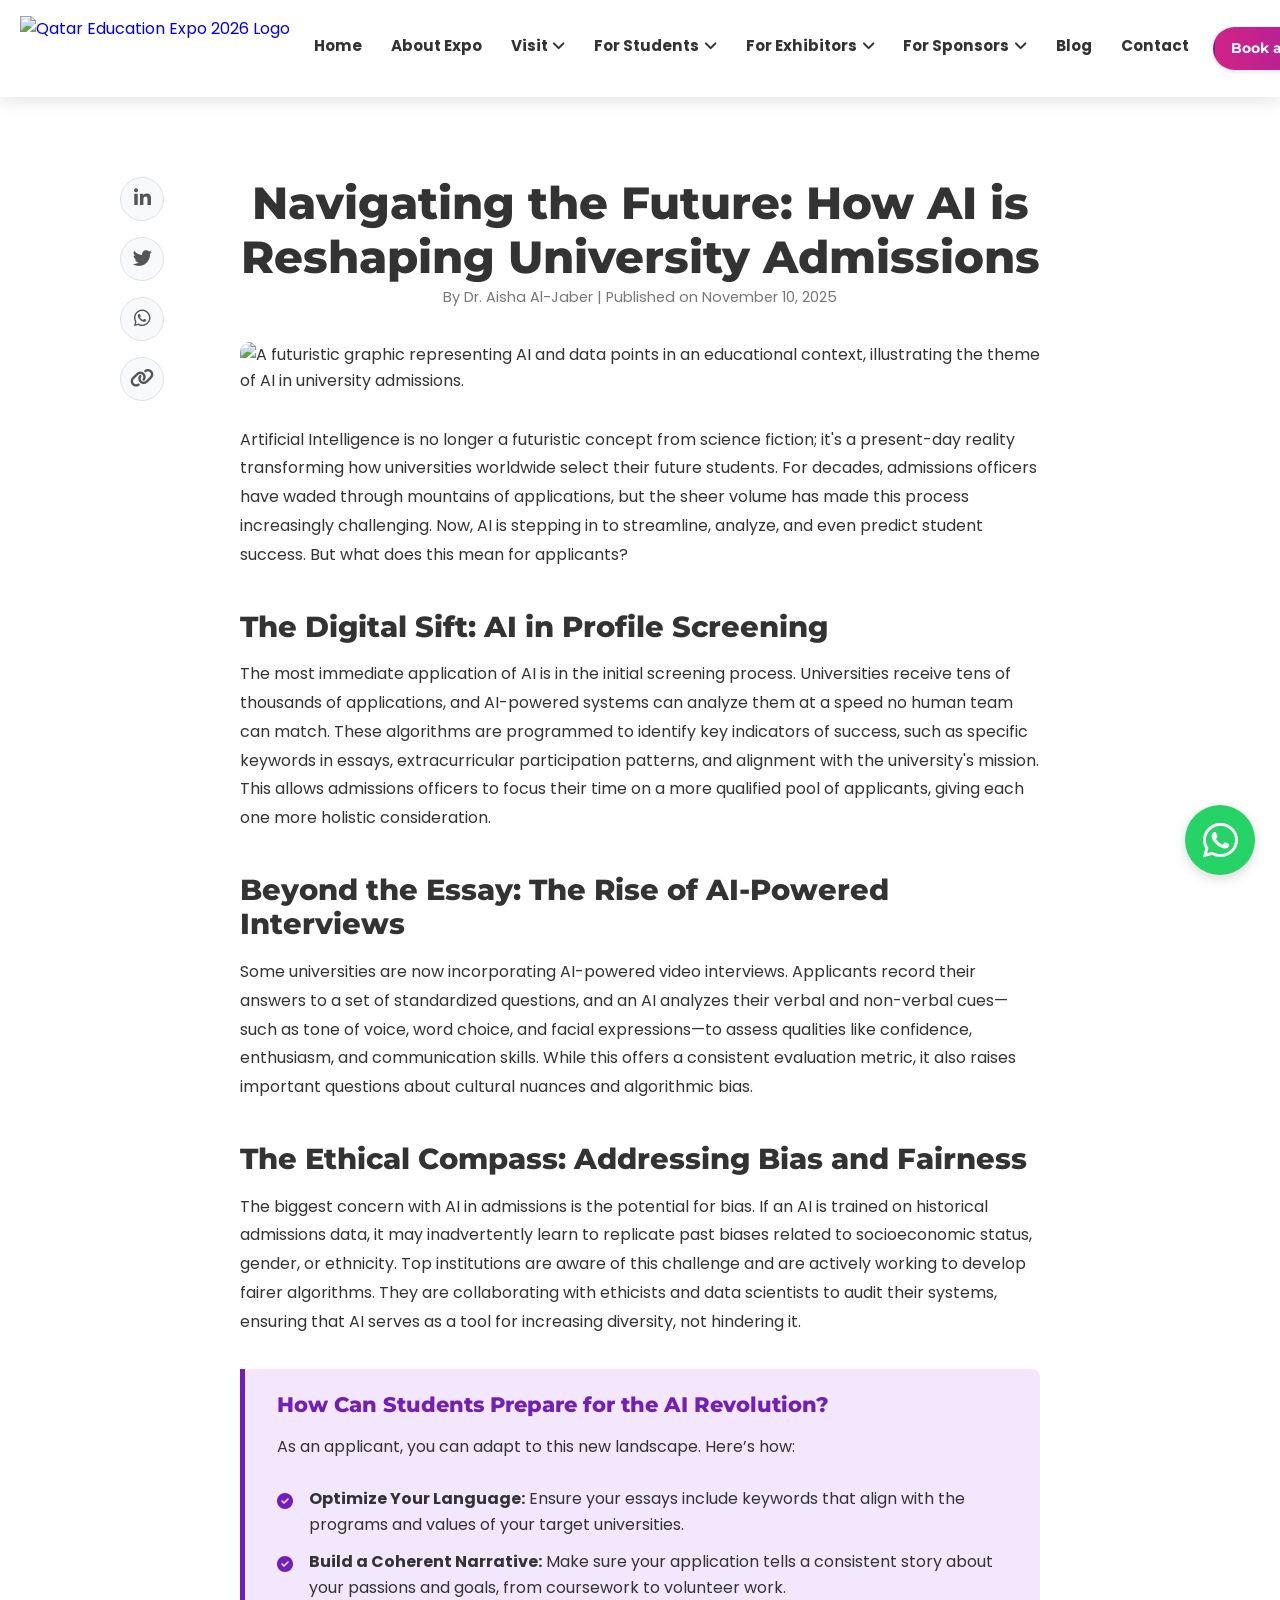
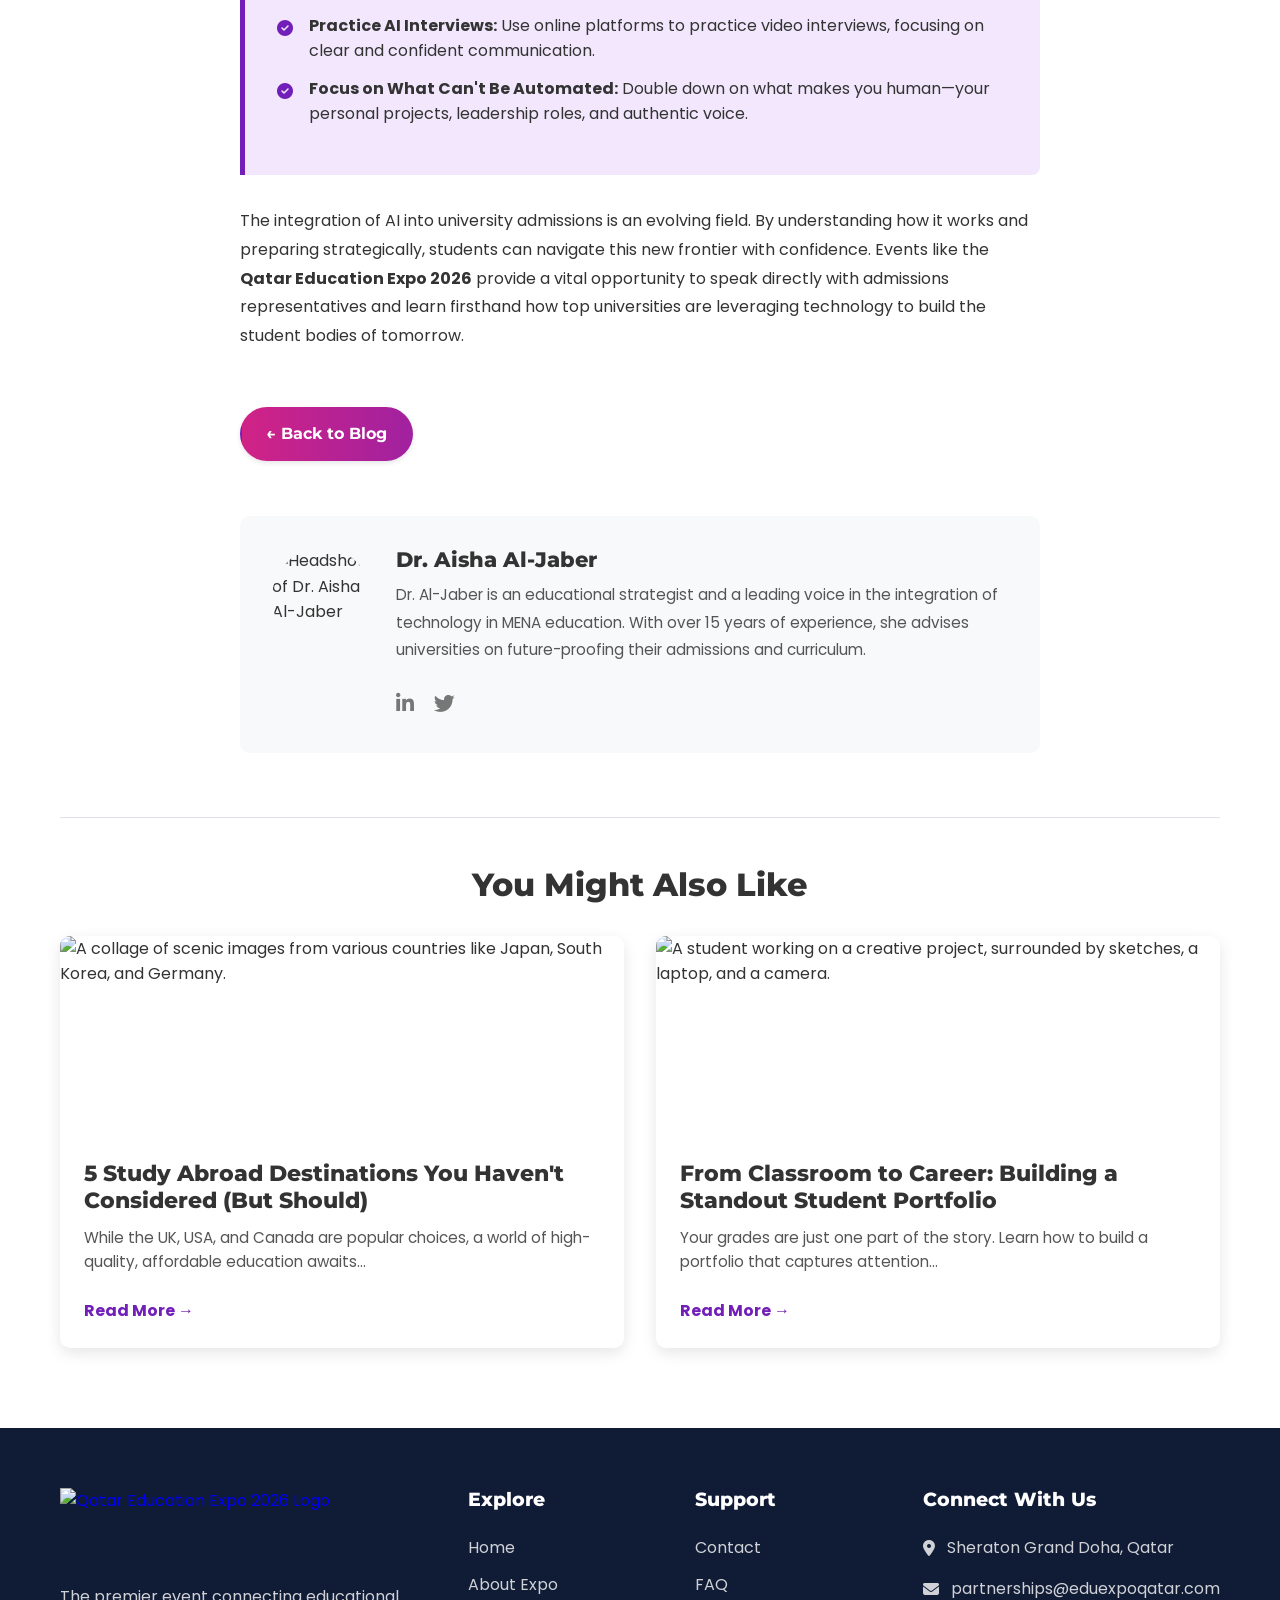
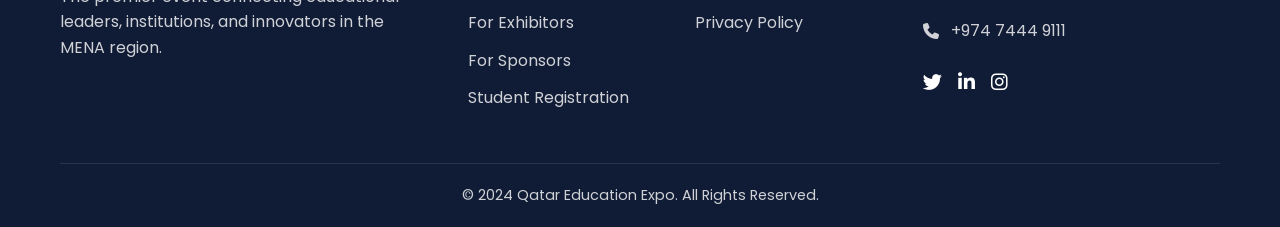
==== commit c80682d8: "Updated blog-post-1.html" ====
--- a/blog-post-1.html
+++ b/blog-post-1.html
@@ -33,7 +33,7 @@
       "@context": "https://schema.org",
       "@type": "BlogPosting",
       "headline": "Navigating the Future: How AI is Reshaping University Admissions",
-      "image": "https://ars.els-cdn.com/content/image/1-s2.0-S2666675821001041-gr9.jpg",
+      "image": "https://res.cloudinary.com/dj3vhocuf/image/upload/w_1200,q_auto,f_auto/v1762646675/Gemini_Generated_Image_3_pmhubm.jpg",
       "author": {
         "@type": "Person",
         "name": "Dr. Aisha Al-Jaber"
@@ -132,7 +132,7 @@
                         <h1>Navigating the Future: How AI is Reshaping University Admissions</h1>
                         <p class="blog-post-meta">By Dr. Aisha Al-Jaber | Published on November 10, 2025</p>
                     </div>
-                    <img src="https://ars.els-cdn.com/content/image/1-s2.0-S2666675821001041-gr9.jpg" alt="A futuristic graphic representing AI and data points in an educational context, illustrating the theme of AI in university admissions." class="blog-post-image">
+                    <img src="https://res.cloudinary.com/dj3vhocuf/image/upload/w_1200,q_auto,f_auto/v1762646675/Gemini_Generated_Image_3_pmhubm.jpg" alt="A futuristic graphic representing AI and data points in an educational context, illustrating the theme of AI in university admissions." class="blog-post-image">
                 
                     <p>Artificial Intelligence is no longer a futuristic concept from science fiction; it's a present-day reality transforming how universities worldwide select their future students. For decades, admissions officers have waded through mountains of applications, but the sheer volume has made this process increasingly challenging. Now, AI is stepping in to streamline, analyze, and even predict student success. But what does this mean for applicants?</p>
                     
@@ -169,11 +169,11 @@
                         </div>
                     </div>
 
-                    <a href="blog.html" class="btn btn-secondary" style="margin-top: 2rem;">← Back to Blog</a>
+                    <a href="blog.html" class="btn btn-primary" style="margin-top: 2rem;">← Back to Blog</a>
                 
                     <!-- Author Box -->
                     <div class="author-box">
-                        <img src="[data-uri]" alt="Headshot of Dr. Aisha Al-Jaber" class="author-box__image">
+                        <img src="https://res.cloudinary.com/dj3vhocuf/image/upload/w_200,h_200,c_fill,g_face,q_auto,f_auto/v1762646672/Gemini_Generated_Image_l6f5b9.jpg" alt="Headshot of Dr. Aisha Al-Jaber" class="author-box__image">
                         <div class="author-box__info">
                             <h4>Dr. Aisha Al-Jaber</h4>
                             <p class="author-box__bio">Dr. Al-Jaber is an educational strategist and a leading voice in the integration of technology in MENA education. With over 15 years of experience, she advises universities on future-proofing their admissions and curriculum.</p>
@@ -190,7 +190,7 @@
                     <h2>You Might Also Like</h2>
                     <div class="blog-grid">
                         <a href="#" class="article-card">
-                            <img src="https://www.shutterstock.com/image-illustration/travel-concept-photographic-composition-famous-260nw-2566735559.jpg" alt="A collage of scenic images from various countries like Japan, South Korea, and Germany." class="article-card__image">
+                            <img src="https://res.cloudinary.com/dj3vhocuf/image/upload/w_600,q_auto,f_auto/v1762646674/Gemini_Generated_Image_2_j9fxtc.jpg" alt="A collage of scenic images from various countries like Japan, South Korea, and Germany." class="article-card__image">
                             <div class="article-card__content">
                                 <h3>5 Study Abroad Destinations You Haven't Considered (But Should)</h3>
                                 <p class="article-card__excerpt">While the UK, USA, and Canada are popular choices, a world of high-quality, affordable education awaits...</p>
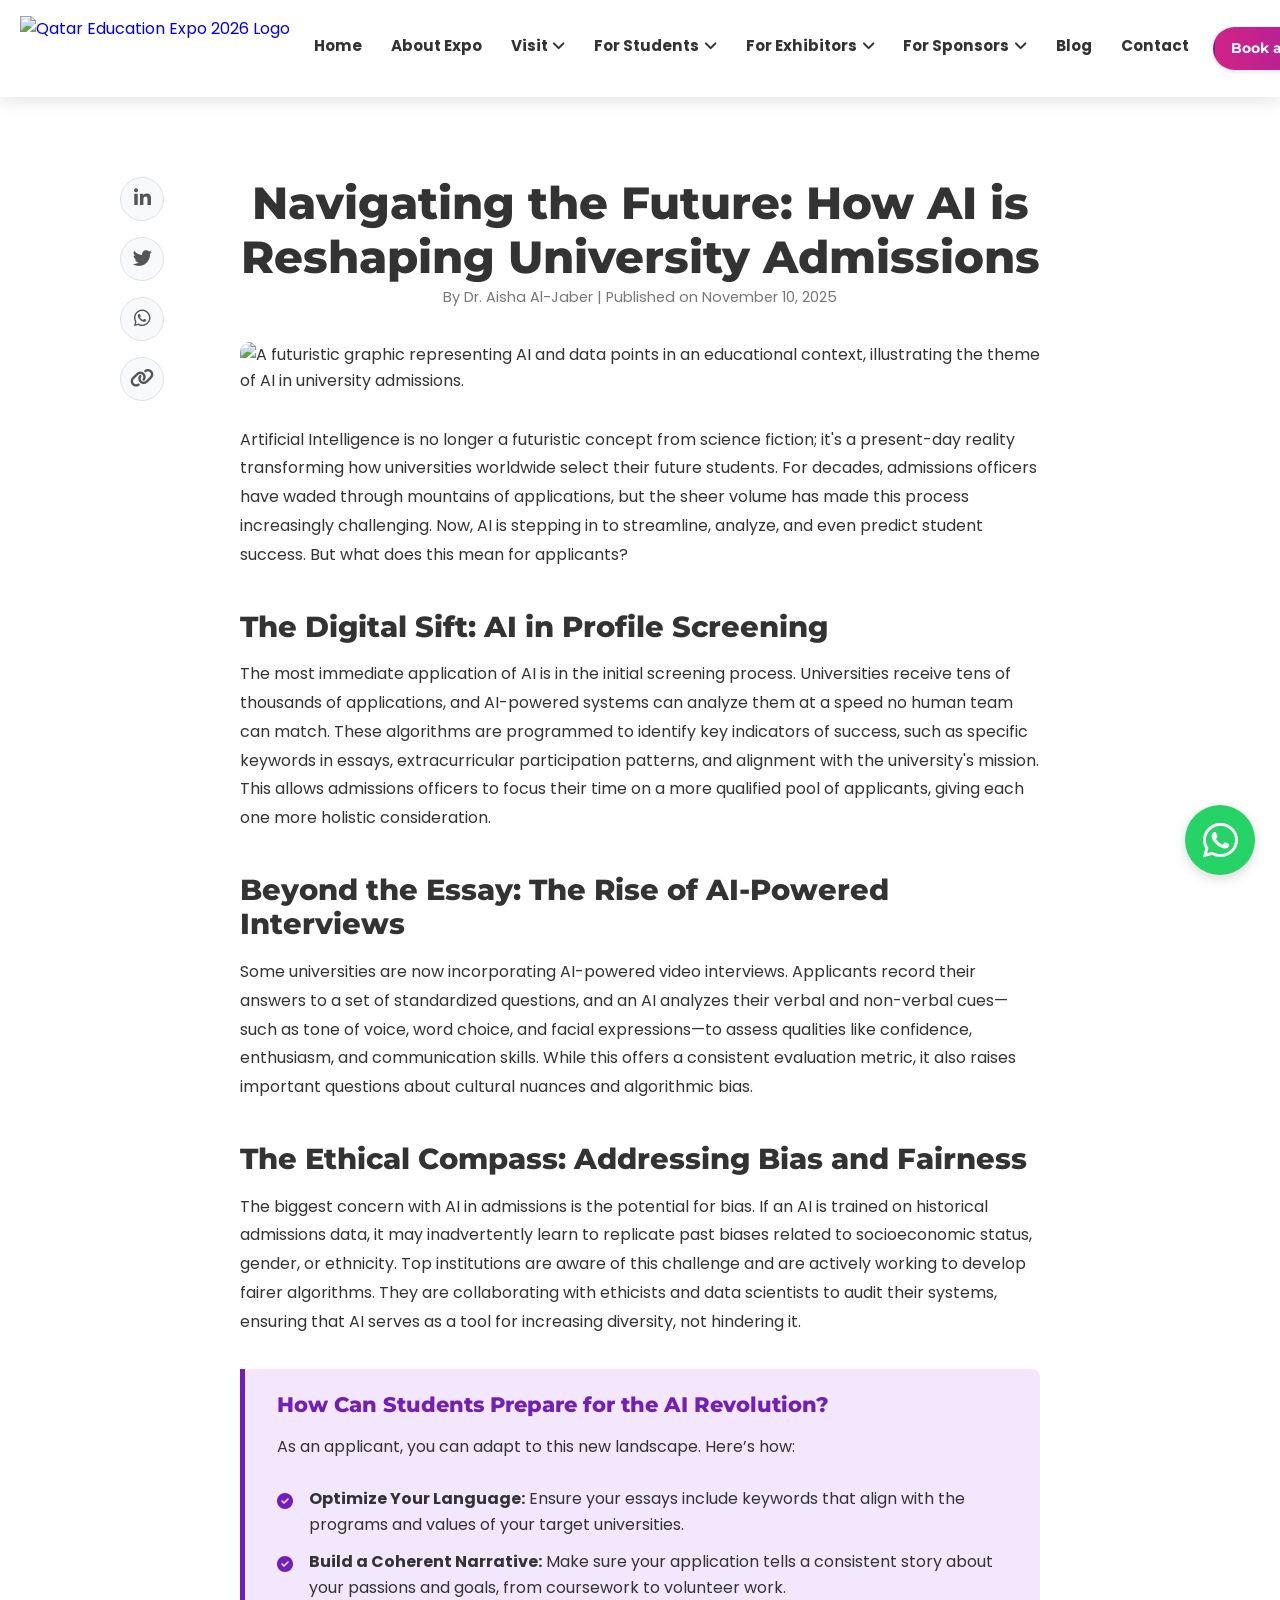
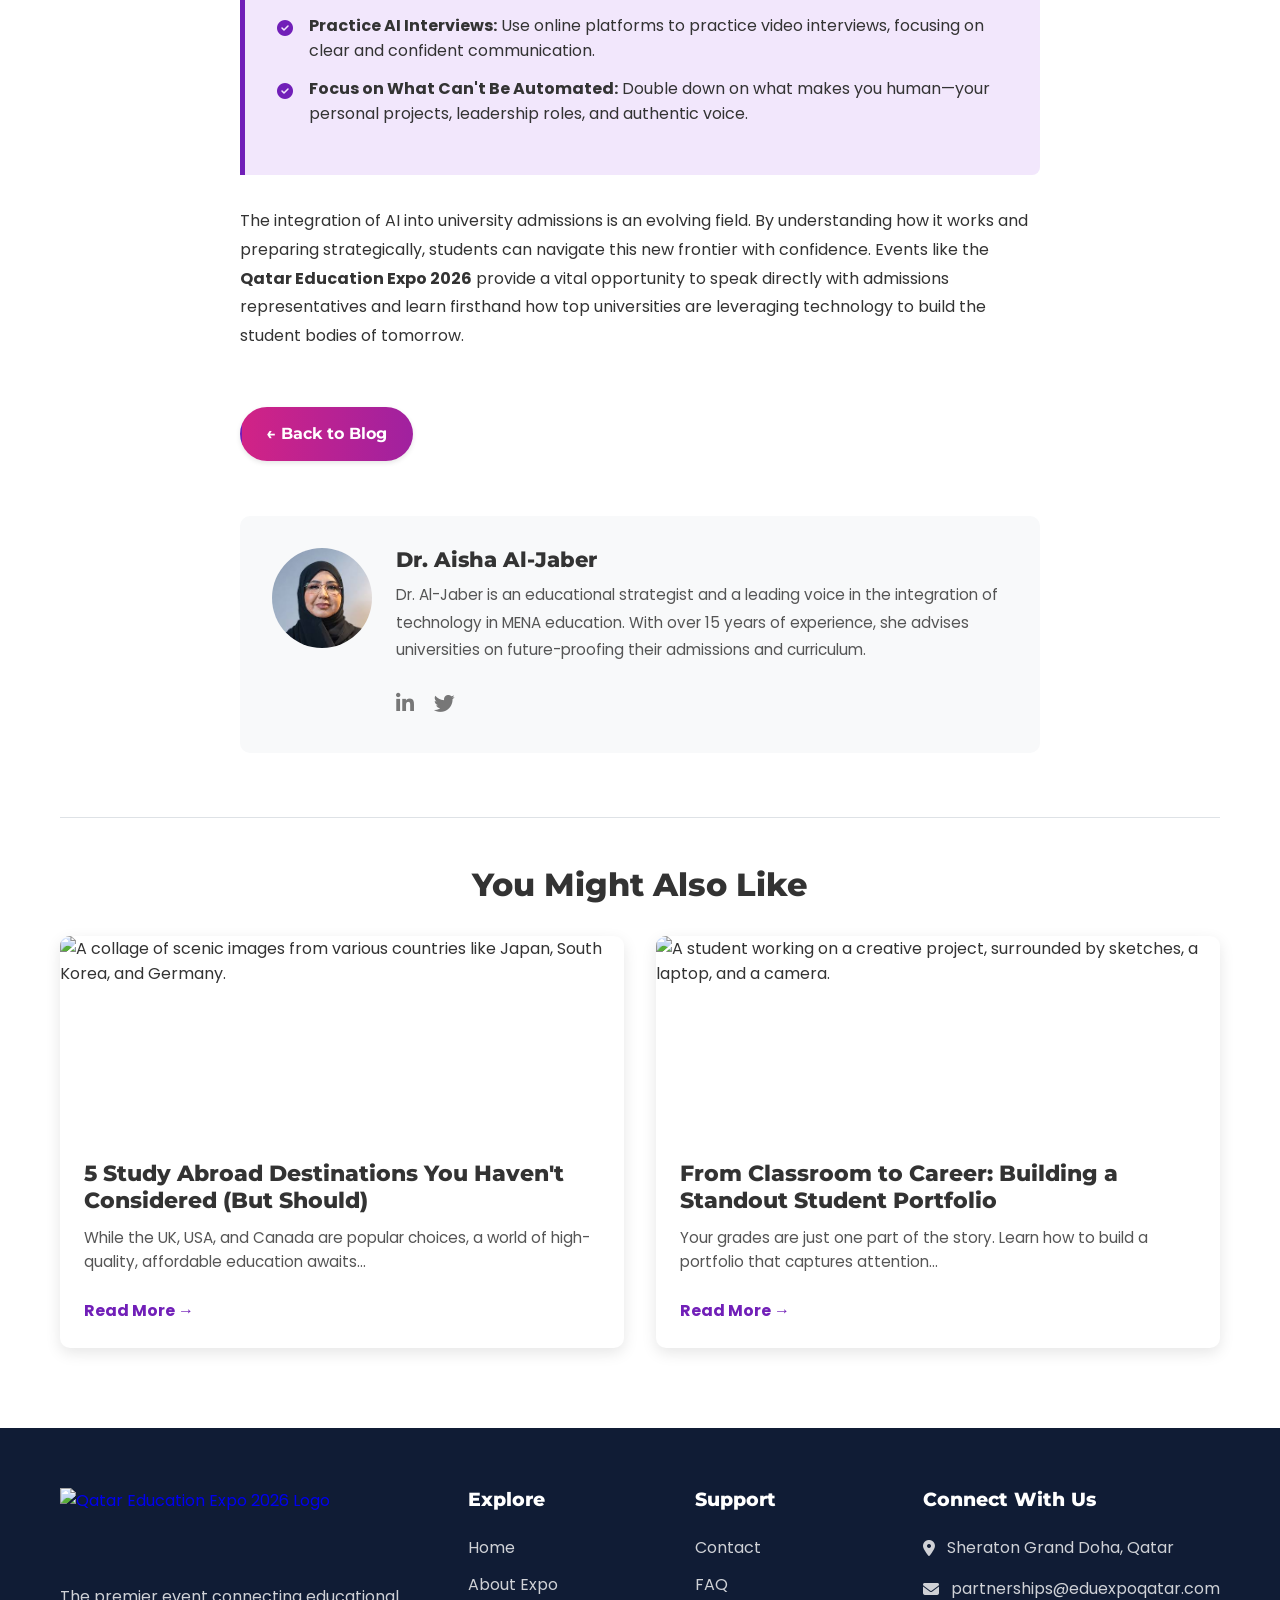
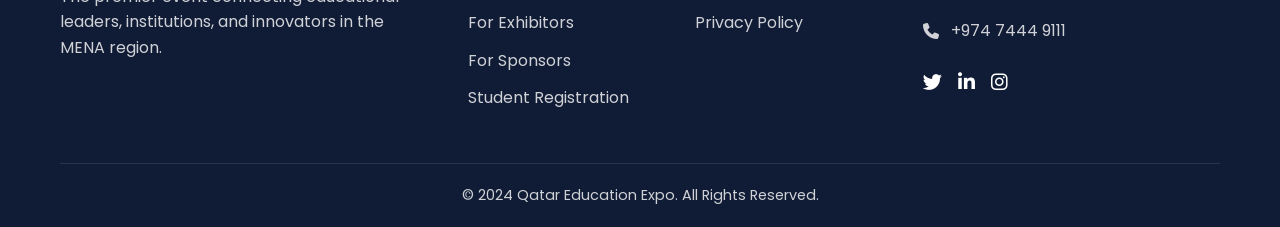
==== commit 73d3afa0: "Updated blog-post-1.html" ====
--- a/blog-post-1.html
+++ b/blog-post-1.html
@@ -33,7 +33,7 @@
       "@context": "https://schema.org",
       "@type": "BlogPosting",
       "headline": "Navigating the Future: How AI is Reshaping University Admissions",
-      "image": "https://res.cloudinary.com/dj3vhocuf/image/upload/w_1200,q_auto,f_auto/v1762646675/Gemini_Generated_Image_3_pmhubm.jpg",
+      "image": "https://media.licdn.com/dms/image/v2/D5612AQFhbGfQlTwJQA/article-cover_image-shrink_720_1280/article-cover_image-shrink_720_1280/0/1684380897420?e=2147483647&v=beta&t=I4lAsx34IinhnlidHiisPJy4P7TYl65j1pes6IvzJ8M",
       "author": {
         "@type": "Person",
         "name": "Dr. Aisha Al-Jaber"
@@ -132,7 +132,7 @@
                         <h1>Navigating the Future: How AI is Reshaping University Admissions</h1>
                         <p class="blog-post-meta">By Dr. Aisha Al-Jaber | Published on November 10, 2025</p>
                     </div>
-                    <img src="https://res.cloudinary.com/dj3vhocuf/image/upload/w_1200,q_auto,f_auto/v1762646675/Gemini_Generated_Image_3_pmhubm.jpg" alt="A futuristic graphic representing AI and data points in an educational context, illustrating the theme of AI in university admissions." class="blog-post-image">
+                    <img src="https://media.licdn.com/dms/image/v2/D5612AQFhbGfQlTwJQA/article-cover_image-shrink_720_1280/article-cover_image-shrink_720_1280/0/1684380897420?e=2147483647&v=beta&t=I4lAsx34IinhnlidHiisPJy4P7TYl65j1pes6IvzJ8M" alt="A futuristic graphic representing AI and data points in an educational context, illustrating the theme of AI in university admissions." class="blog-post-image">
                 
                     <p>Artificial Intelligence is no longer a futuristic concept from science fiction; it's a present-day reality transforming how universities worldwide select their future students. For decades, admissions officers have waded through mountains of applications, but the sheer volume has made this process increasingly challenging. Now, AI is stepping in to streamline, analyze, and even predict student success. But what does this mean for applicants?</p>
                     
@@ -173,7 +173,7 @@
                 
                     <!-- Author Box -->
                     <div class="author-box">
-                        <img src="https://res.cloudinary.com/dj3vhocuf/image/upload/w_200,h_200,c_fill,g_face,q_auto,f_auto/v1762646672/Gemini_Generated_Image_l6f5b9.jpg" alt="Headshot of Dr. Aisha Al-Jaber" class="author-box__image">
+                        <img src="[data-uri]" alt="Headshot of Dr. Aisha Al-Jaber" class="author-box__image">
                         <div class="author-box__info">
                             <h4>Dr. Aisha Al-Jaber</h4>
                             <p class="author-box__bio">Dr. Al-Jaber is an educational strategist and a leading voice in the integration of technology in MENA education. With over 15 years of experience, she advises universities on future-proofing their admissions and curriculum.</p>
